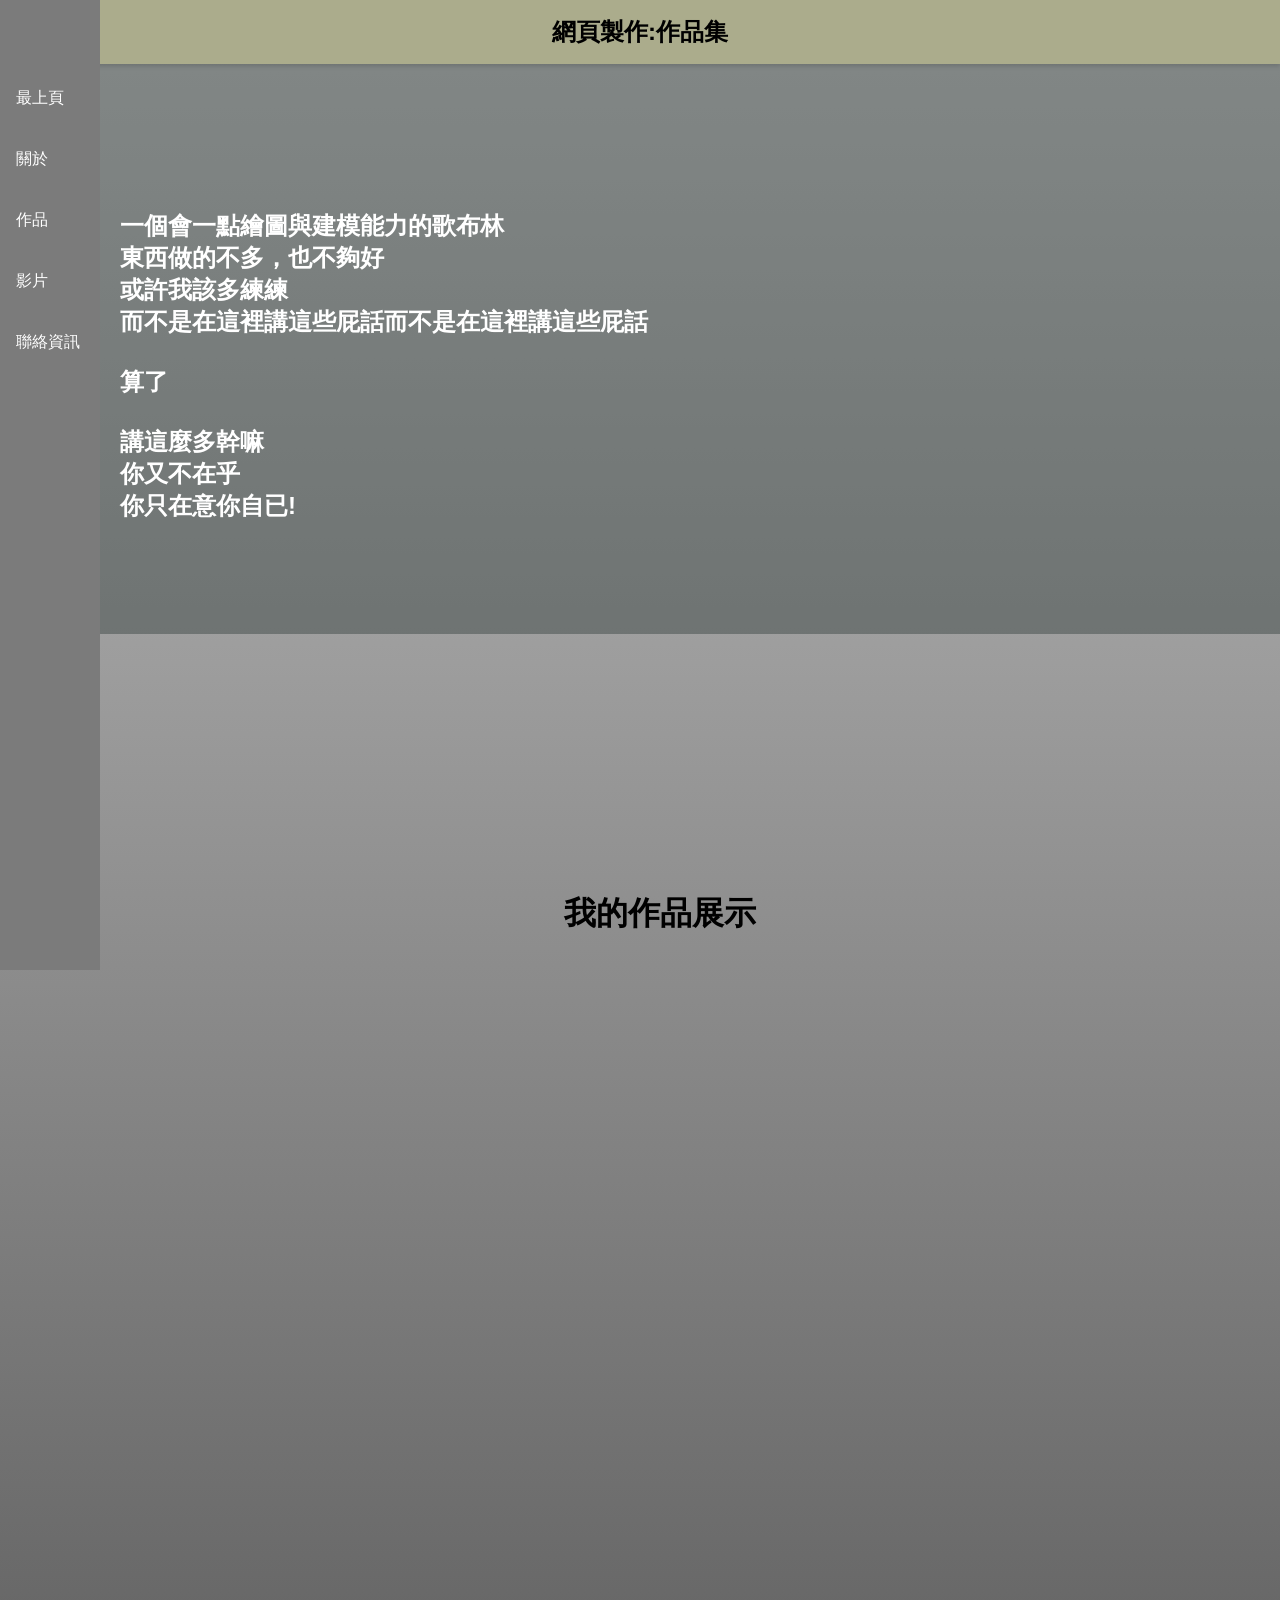
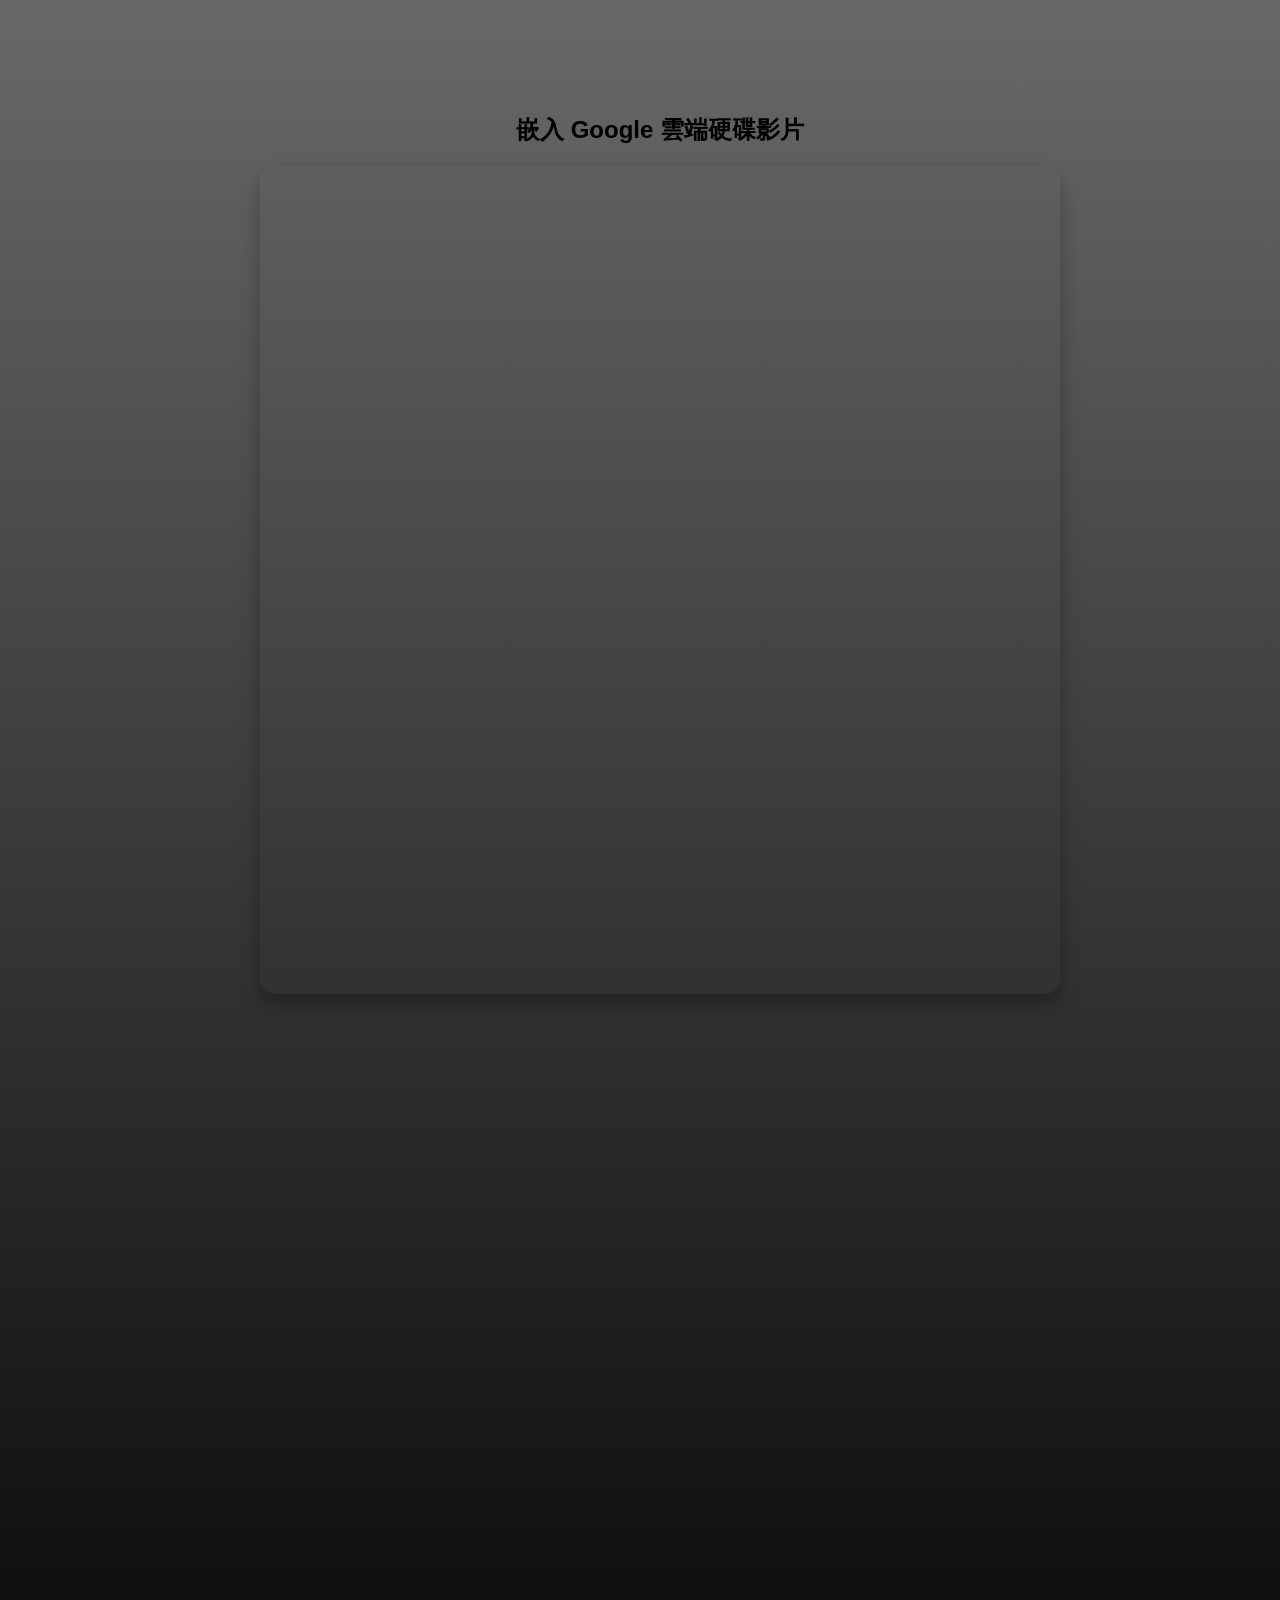
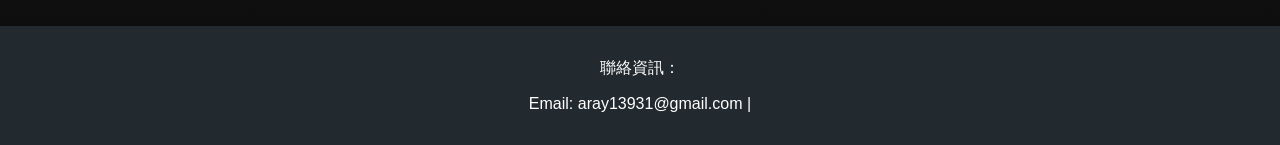
==== index.html @ f7d9951d "Add files via upload" ====
<!DOCTYPE html>
<html lang="en">
<head>
    <meta charset="UTF-8">
    <meta name="viewport" content="width=device-width, initial-scale=1.0">
    <title>個人作品集</title>
    <style>

        
        body {
            font-family: Arial, sans-serif;
            margin: 0;
            padding: 0;
            background: linear-gradient(to bottom, #c2c2c2,#070707);
            display: flex;
            flex-direction: column; /* 增加垂直排列 */
        }

        nav {
            background-color: #7b7b7b;
            color: white;
            width: 100px;
            height: calc(100vh - 10px); /* 調整高度，避免與 header 重疊 */
            position: fixed;
            top: 0px; /* 頁首高度 */
            left: 0;
            padding-top: 5rem;
        }

        header {
            background-color: #abac8c;
            color: rgb(0, 0, 0);
            text-align: center;
            padding: 1rem 0;
            font-size: 1.5rem;
            font-weight: bold;
            z-index: 1000;
            box-shadow: 0 2px 5px rgba(0, 0, 0, 0.2);
        }

        

        nav ul {
            list-style: none;
            padding: 0;
            margin: 0;
            display: flex;
            flex-direction: column;
            gap: 1.5rem;
        }

        nav a {
            color: white;
            text-decoration: none;
            padding: 0.5rem 1rem;
            display: block;
            transition: background-color 0.5s ease, color 0.5s ease;
        }

        nav a:hover {
            background-color: #858e90;
            color: #333;
        }

        .submenu {
            list-style: none;
            padding: 0;
            margin: 0;
            position: absolute;
            left: 100px;
            top: 0;
            background-color: #787878;
            min-width: 150px;
            display: flex;
            flex-direction: column;
            gap: 0.5rem;
            transform: translateX(-200px);
            opacity: 0;
            transition: transform 0.85s ease, opacity 0.85s ease;
        }

        .submenu li {
            margin: 0;
        }

        .submenu a {
            font-size: 0.9rem;
            padding: 0.3rem 1rem;
            background-color: #a8a8a8;
            color: #333;
            text-align: left;
        }

        nav li:hover .submenu {
            transform: translateX(0);
            opacity: 1;
        }

        nav li {
            position: relative;
        }

        main {
            margin-left: 40px;
            flex: 1;
            padding-top: 70px; /* 預留 header 的高度 */
            display: flex;
            flex-direction: column;
            align-items: center;
            justify-content: center;
            height: 100vh;
        }

        .project-container {
            position: relative;
            width: 800px;
            height: 500px;
            overflow: hidden;
        }

        .project-group {
            position: absolute;
            top: 0;
            left: 0;
            width: 100%;
            height: 100%;
            display: flex;
            gap: 10px;
            opacity: 0;
            transform: translateX(100%);
            transition: transform 1s ease, opacity 1s ease;
        }

        .project-group.active {
            opacity: 1;
            transform: translateX(0);
        }

        .project-group.exit-left {
            opacity: 0;
            transform: translateX(-100%);
        }

        .project-group.exit-right {
            opacity: 0;
            transform: translateX(100%);
        }

        .project {
            flex: 1;
            background-size: cover;
            background-position: center;
            border-radius: 15px;
            transition: transform 0.3s ease, box-shadow 0.3s ease;
            cursor: pointer;
        }

        .project:hover {
            transform: scale(1.1);
            box-shadow: 0 10px 20px rgba(0, 0, 0, 0.3);
        }

        #imageModal {
            display: none;
            position: fixed;
            top: 0;
            left: 0;
            width: 100vw;
            height: 100vh;
            background: rgba(0, 0, 0, 0);
            display: flex;
            align-items: center;
            justify-content: center;
            z-index: 1000;
            transition: background 1s ease; /* 背景漸變過渡 */
        }

        #imageModal.show {
            background: rgba(0, 0, 0, 0.7); /* 顯示時背景逐漸變深 */
        }

        #modalImage {
            max-width: 90%;
            max-height: 90%;
            border-radius: 20px;
            transform: scale(0.001);
            transition: transform 1s ease;
        }

        #imageModal.show img {
            transform: scale(1);
        }
        .text-indent {
            margin-left: 120px; /* 向右移動的像素距離 */
            font-size: 1.5rem;
        }

        iframe {
            width: 80%;
            max-width: 800px;
            height: 4500px;
            border-radius: 15px;
            box-shadow: 0 10px 20px rgba(0, 0, 0, 0.3);
            border: none;
        }

    </style>
</head>
<body>
    
    <section id="最上頁">
    <header>
        網頁製作:作品集
    </header>
</section>
    <nav>
        <ul>
            <li><a href="#最上頁">最上頁</a></li>
            <li><a href="#關於">關於</a></li>
            <li>
                <a href="#作品">作品</a>
                <ul class="submenu">
                    <li><a href="#2D 作品" onclick="showProjects('2d')">2D 作品</a></li>
                    <li><a href="#3D 作品" onclick="showProjects('3d')">3D 作品</a></li>
                </ul>
            </li>
            <li><a href="#影片">影片</a></li>
            <li><a href="#聯絡資訊">聯絡資訊</a></li>
        </ul>
    </nav>

    
    
        <section id="關於">
        <footer style="background-color: #2a373469; color: white;">
            <br/><br/><br/><br/><br/><br/><br/><h1 class="text-indent">一個會一點繪圖與建模能力的歌布林<br/>東西做的不多，也不夠好<br/>或許我該多練練<br/>而不是在這裡講這些屁話而不是在這裡講這些屁話<br/><br/>算了<br/>
                <br/>講這麼多幹嘛<br/>你又不在乎<br/>你只在意你自已!<br/><br/><br/><br/><br/></h1>
    </footer>
    </section>
    
    
    <section id="作品">
    <section id="2D 作品">
        <section id="3D 作品">

    <main>
        
        <body>
            <font size="6"><h1>我的作品展示</h1></font><br>
          </body>
<!-- 新增的"關於我"敘述區塊 -->
<section id="about-me" style="text-align: center; margin-bottom: 1px; color: white; font-size: 1.2rem;">
    
    


        
    </section>
        <div class="project-container">
            <div class="project-group active" id="projects-2d">
                <div class="project" style="background-image: url('roomperspective.png');" onclick="openImageModal('roomperspective.png')"></div>
                <div class="project" style="background-image: url('wooden house.png');" onclick="openImageModal('wooden house.png')"></div>
                <div class="project" style="background-image: url('tree.jpg');" onclick="openImageModal('tree.jpg')"></div>
                <div class="project" style="background-image: url('head.jpg');" onclick="openImageModal('head.jpg')"></div>
            </div>

            <div class="project-group" id="projects-3d">
                <div class="project" style="background-image: url('desk lamp.jpg');" onclick="openImageModal('desk lamp.jpg')"></div>
                <div class="project" style="background-image: url('pea.jpg');" onclick="openImageModal('pea.jpg')"></div>
                <div class="project" style="background-image: url('room.png');" onclick="openImageModal('room.png')"></div>
                <div class="project" style="background-image: url('車站.jpg');" onclick="openImageModal('車站.jpg')"></div>
                
            </div>
        </div>
    </main>
    </section>
</section>
</section>
</section>
    
    <section id="影片">
        <main>
            <body>
                <h1>嵌入 Google 雲端硬碟影片</h1>
                <iframe 
                    src="https://drive.google.com/file/d/1IFzQTnkAFk50G02iO6m4pZcGLPJLIq_S/preview" 
                    allow="autoplay; encrypted-media" 
                    allowfullscreen>
                </iframe>
      
      </section>
      <main>
        <p>
            <h1><br/><br/><br/><br/><br/></h1>
            <h1> </h1>
            <h1><br/><br/><br/><br/><br/></h1>
        </p>
        </main>

            </section>
            <section id="聯絡資訊">
    <footer style="background-color: #232a2f; color: white; text-align: center; padding: 1rem 0; margin-top: auto;">
       <p>聯絡資訊：</p>
        <p>Email: aray13931@gmail.com |</p>
    </footer>
    </section>

    <div id="imageModal">
        <img id="modalImage" src="" alt="作品圖片">
    </div>

    <script>
        let currentGroup = '2d';

        function showProjects(group) {
            if (group === currentGroup) return;
            const currentElement = document.getElementById(`projects-${currentGroup}`);
            const targetElement = document.getElementById(`projects-${group}`);
            currentElement.classList.remove('active');
            currentElement.classList.add(group === '2d' ? 'exit-right' : 'exit-left');
            targetElement.classList.remove('exit-left', 'exit-right');
            targetElement.classList.add('active');
            currentGroup = group;
        }

        function openImageModal(imageSrc) {
            const modal = document.getElementById('imageModal');
            const modalImage = document.getElementById('modalImage');
            modalImage.src = imageSrc;
            modal.style.display = 'flex';
            setTimeout(() => {
                modal.classList.add('show');
            }, 100);
        }

        function closeModal() {
            const modal = document.getElementById('imageModal');
            modal.classList.remove('show');
            setTimeout(() => {
                modal.style.display = 'none';
            }, 500);
        }

        document.getElementById('imageModal').addEventListener('click', function (event) {
            if (event.target === this) {
                closeModal();
            }
        });
    </script>
</body>
</html>
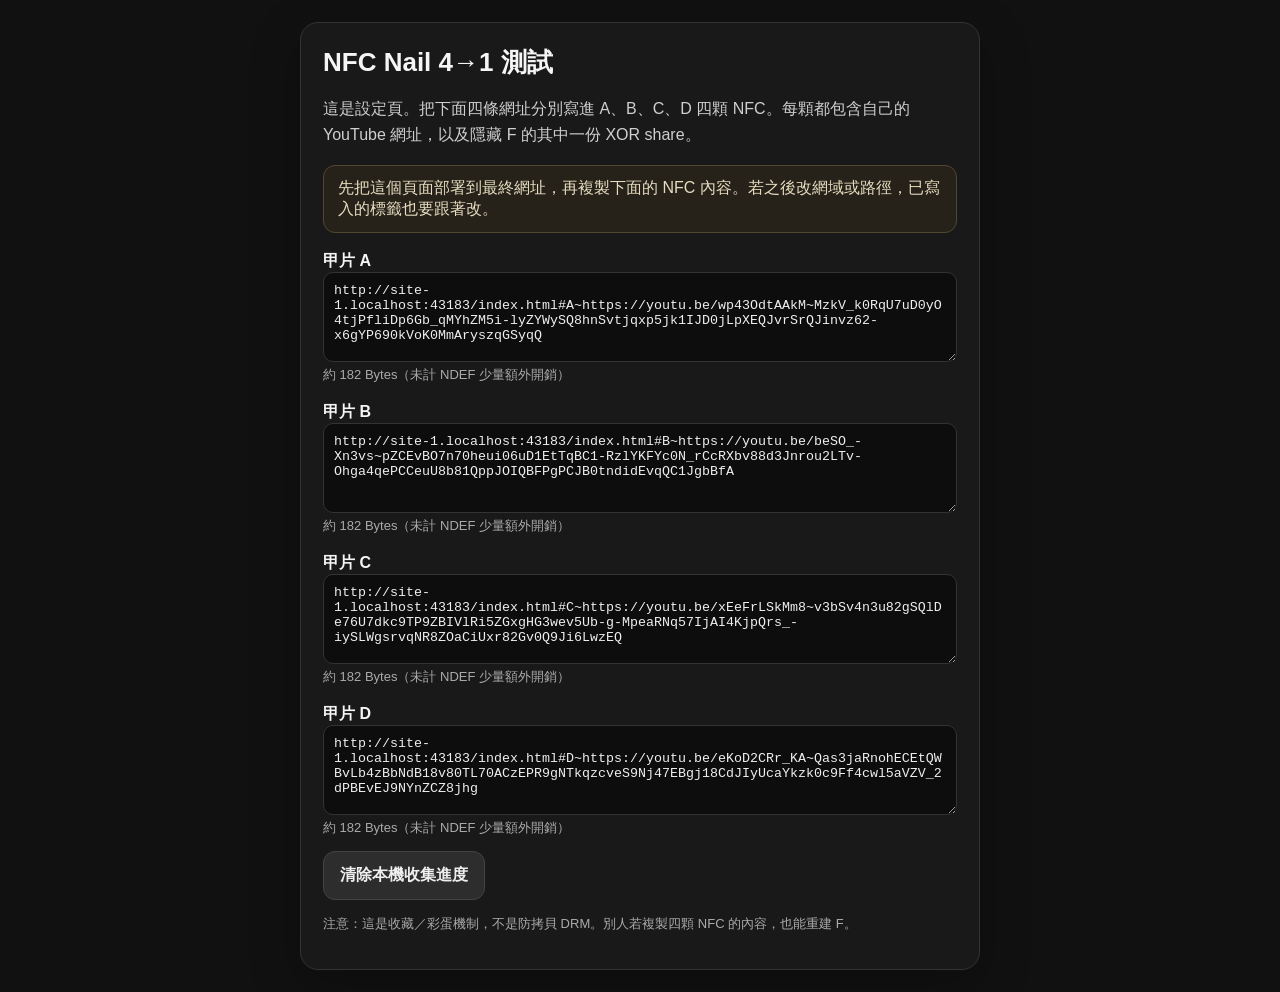
==== commit 70b43a24: "Add NFC nail 4-to-1 test page" ====
--- a/index.html
+++ b/index.html
@@ -1,351 +1,179 @@
-<!DOCTYPE html>
-<html lang="en">
-<head>
-    <meta charset="UTF-8">
-    <meta name="viewport" content="width=device-width, initial-scale=1.0">
-    <title>個人作品集</title>
-    <style>
-
-        
-        body {
-            font-family: Arial, sans-serif;
-            margin: 0;
-            padding: 0;
-            background: linear-gradient(to bottom, #c2c2c2,#070707);
-            display: flex;
-            flex-direction: column; /* 增加垂直排列 */
-        }
-
-        nav {
-            background-color: #7b7b7b;
-            color: white;
-            width: 100px;
-            height: calc(100vh - 10px); /* 調整高度，避免與 header 重疊 */
-            position: fixed;
-            top: 0px; /* 頁首高度 */
-            left: 0;
-            padding-top: 5rem;
-        }
-
-        header {
-            background-color: #abac8c;
-            color: rgb(0, 0, 0);
-            text-align: center;
-            padding: 1rem 0;
-            font-size: 1.5rem;
-            font-weight: bold;
-            z-index: 1000;
-            box-shadow: 0 2px 5px rgba(0, 0, 0, 0.2);
-        }
-
-        
-
-        nav ul {
-            list-style: none;
-            padding: 0;
-            margin: 0;
-            display: flex;
-            flex-direction: column;
-            gap: 1.5rem;
-        }
-
-        nav a {
-            color: white;
-            text-decoration: none;
-            padding: 0.5rem 1rem;
-            display: block;
-            transition: background-color 0.5s ease, color 0.5s ease;
-        }
-
-        nav a:hover {
-            background-color: #858e90;
-            color: #333;
-        }
-
-        .submenu {
-            list-style: none;
-            padding: 0;
-            margin: 0;
-            position: absolute;
-            left: 100px;
-            top: 0;
-            background-color: #787878;
-            min-width: 150px;
-            display: flex;
-            flex-direction: column;
-            gap: 0.5rem;
-            transform: translateX(-200px);
-            opacity: 0;
-            transition: transform 0.85s ease, opacity 0.85s ease;
-        }
-
-        .submenu li {
-            margin: 0;
-        }
-
-        .submenu a {
-            font-size: 0.9rem;
-            padding: 0.3rem 1rem;
-            background-color: #a8a8a8;
-            color: #333;
-            text-align: left;
-        }
-
-        nav li:hover .submenu {
-            transform: translateX(0);
-            opacity: 1;
-        }
-
-        nav li {
-            position: relative;
-        }
-
-        main {
-            margin-left: 40px;
-            flex: 1;
-            padding-top: 70px; /* 預留 header 的高度 */
-            display: flex;
-            flex-direction: column;
-            align-items: center;
-            justify-content: center;
-            height: 100vh;
-        }
-
-        .project-container {
-            position: relative;
-            width: 800px;
-            height: 500px;
-            overflow: hidden;
-        }
-
-        .project-group {
-            position: absolute;
-            top: 0;
-            left: 0;
-            width: 100%;
-            height: 100%;
-            display: flex;
-            gap: 10px;
-            opacity: 0;
-            transform: translateX(100%);
-            transition: transform 1s ease, opacity 1s ease;
-        }
-
-        .project-group.active {
-            opacity: 1;
-            transform: translateX(0);
-        }
-
-        .project-group.exit-left {
-            opacity: 0;
-            transform: translateX(-100%);
-        }
-
-        .project-group.exit-right {
-            opacity: 0;
-            transform: translateX(100%);
-        }
-
-        .project {
-            flex: 1;
-            background-size: cover;
-            background-position: center;
-            border-radius: 15px;
-            transition: transform 0.3s ease, box-shadow 0.3s ease;
-            cursor: pointer;
-        }
-
-        .project:hover {
-            transform: scale(1.1);
-            box-shadow: 0 10px 20px rgba(0, 0, 0, 0.3);
-        }
-
-        #imageModal {
-            display: none;
-            position: fixed;
-            top: 0;
-            left: 0;
-            width: 100vw;
-            height: 100vh;
-            background: rgba(0, 0, 0, 0);
-            display: flex;
-            align-items: center;
-            justify-content: center;
-            z-index: 1000;
-            transition: background 1s ease; /* 背景漸變過渡 */
-        }
-
-        #imageModal.show {
-            background: rgba(0, 0, 0, 0.7); /* 顯示時背景逐漸變深 */
-        }
-
-        #modalImage {
-            max-width: 90%;
-            max-height: 90%;
-            border-radius: 20px;
-            transform: scale(0.001);
-            transition: transform 1s ease;
-        }
-
-        #imageModal.show img {
-            transform: scale(1);
-        }
-        .text-indent {
-            margin-left: 120px; /* 向右移動的像素距離 */
-            font-size: 1.5rem;
-        }
-
-        iframe {
-            width: 80%;
-            max-width: 800px;
-            height: 4500px;
-            border-radius: 15px;
-            box-shadow: 0 10px 20px rgba(0, 0, 0, 0.3);
-            border: none;
-        }
-
-    </style>
-</head>
-<body>
-    
-    <section id="最上頁">
-    <header>
-        網頁製作:作品集
-    </header>
-</section>
-    <nav>
-        <ul>
-            <li><a href="#最上頁">最上頁</a></li>
-            <li><a href="#關於">關於</a></li>
-            <li>
-                <a href="#作品">作品</a>
-                <ul class="submenu">
-                    <li><a href="#2D 作品" onclick="showProjects('2d')">2D 作品</a></li>
-                    <li><a href="#3D 作品" onclick="showProjects('3d')">3D 作品</a></li>
-                </ul>
-            </li>
-            <li><a href="#影片">影片</a></li>
-            <li><a href="#聯絡資訊">聯絡資訊</a></li>
-        </ul>
-    </nav>
-
-    
-    
-        <section id="關於">
-        <footer style="background-color: #2a373469; color: white;">
-            <br/><br/><br/><br/><br/><br/><br/><h1 class="text-indent">一個會一點繪圖與建模能力的歌布林<br/>東西做的不多，也不夠好<br/>或許我該多練練<br/>而不是在這裡講這些屁話而不是在這裡講這些屁話<br/><br/>算了<br/>
-                <br/>講這麼多幹嘛<br/>你又不在乎<br/>你只在意你自已!<br/><br/><br/><br/><br/></h1>
-    </footer>
-    </section>
-    
-    
-    <section id="作品">
-    <section id="2D 作品">
-        <section id="3D 作品">
-
-    <main>
-        
-        <body>
-            <font size="6"><h1>我的作品展示</h1></font><br>
-          </body>
-<!-- 新增的"關於我"敘述區塊 -->
-<section id="about-me" style="text-align: center; margin-bottom: 1px; color: white; font-size: 1.2rem;">
-    
-    
-
-
-        
-    </section>
-        <div class="project-container">
-            <div class="project-group active" id="projects-2d">
-                <div class="project" style="background-image: url('roomperspective.png');" onclick="openImageModal('roomperspective.png')"></div>
-                <div class="project" style="background-image: url('wooden house.png');" onclick="openImageModal('wooden house.png')"></div>
-                <div class="project" style="background-image: url('tree.jpg');" onclick="openImageModal('tree.jpg')"></div>
-                <div class="project" style="background-image: url('head.jpg');" onclick="openImageModal('head.jpg')"></div>
-            </div>
-
-            <div class="project-group" id="projects-3d">
-                <div class="project" style="background-image: url('desk lamp.jpg');" onclick="openImageModal('desk lamp.jpg')"></div>
-                <div class="project" style="background-image: url('pea.jpg');" onclick="openImageModal('pea.jpg')"></div>
-                <div class="project" style="background-image: url('room.png');" onclick="openImageModal('room.png')"></div>
-                <div class="project" style="background-image: url('車站.jpg');" onclick="openImageModal('車站.jpg')"></div>
-                
-            </div>
-        </div>
-    </main>
-    </section>
-</section>
-</section>
-</section>
-    
-    <section id="影片">
-        <main>
-            <body>
-                <h1>嵌入 Google 雲端硬碟影片</h1>
-                <iframe 
-                    src="https://drive.google.com/file/d/1IFzQTnkAFk50G02iO6m4pZcGLPJLIq_S/preview" 
-                    allow="autoplay; encrypted-media" 
-                    allowfullscreen>
-                </iframe>
-      
-      </section>
-      <main>
-        <p>
-            <h1><br/><br/><br/><br/><br/></h1>
-            <h1> </h1>
-            <h1><br/><br/><br/><br/><br/></h1>
-        </p>
-        </main>
-
-            </section>
-            <section id="聯絡資訊">
-    <footer style="background-color: #232a2f; color: white; text-align: center; padding: 1rem 0; margin-top: auto;">
-       <p>聯絡資訊：</p>
-        <p>Email: aray13931@gmail.com |</p>
-    </footer>
-    </section>
-
-    <div id="imageModal">
-        <img id="modalImage" src="" alt="作品圖片">
-    </div>
-
-    <script>
-        let currentGroup = '2d';
-
-        function showProjects(group) {
-            if (group === currentGroup) return;
-            const currentElement = document.getElementById(`projects-${currentGroup}`);
-            const targetElement = document.getElementById(`projects-${group}`);
-            currentElement.classList.remove('active');
-            currentElement.classList.add(group === '2d' ? 'exit-right' : 'exit-left');
-            targetElement.classList.remove('exit-left', 'exit-right');
-            targetElement.classList.add('active');
-            currentGroup = group;
-        }
-
-        function openImageModal(imageSrc) {
-            const modal = document.getElementById('imageModal');
-            const modalImage = document.getElementById('modalImage');
-            modalImage.src = imageSrc;
-            modal.style.display = 'flex';
-            setTimeout(() => {
-                modal.classList.add('show');
-            }, 100);
-        }
-
-        function closeModal() {
-            const modal = document.getElementById('imageModal');
-            modal.classList.remove('show');
-            setTimeout(() => {
-                modal.style.display = 'none';
-            }, 500);
-        }
-
-        document.getElementById('imageModal').addEventListener('click', function (event) {
-            if (event.target === this) {
-                closeModal();
-            }
-        });
-    </script>
-</body>
-</html>
+<!doctype html>
+<html lang="zh-Hant">
+<head>
+  <meta charset="utf-8">
+  <meta name="viewport" content="width=device-width,initial-scale=1,viewport-fit=cover">
+  <meta name="theme-color" content="#111111">
+  <title>NFC Nail 4→1 Test</title>
+  <style>
+    :root { font-family: -apple-system,BlinkMacSystemFont,"Segoe UI",sans-serif; color-scheme: dark; }
+    * { box-sizing: border-box; }
+    body { margin: 0; min-height: 100vh; background: #111; color: #f5f5f5; display: grid; place-items: center; padding: 22px; }
+    main { width: min(680px, 100%); }
+    .card { border: 1px solid #333; border-radius: 18px; padding: 22px; background: #191919; box-shadow: 0 16px 50px rgba(0,0,0,.25); }
+    h1 { margin: 0 0 8px; font-size: 26px; }
+    p { line-height: 1.65; color: #cfcfcf; }
+    .status { display: grid; grid-template-columns: repeat(4,1fr); gap: 8px; margin: 18px 0; }
+    .slot { text-align: center; border: 1px solid #3a3a3a; border-radius: 12px; padding: 12px 6px; background: #141414; }
+    .slot.got { border-color: #777; background: #252525; }
+    button, a.btn {
+      appearance: none; border: 0; border-radius: 12px; padding: 13px 16px; font-size: 16px;
+      background: #eee; color: #111; text-decoration: none; display: inline-block; cursor: pointer; font-weight: 650;
+    }
+    .secondary { background: #2d2d2d !important; color: #eee !important; border: 1px solid #444 !important; }
+    .row { display: flex; gap: 10px; flex-wrap: wrap; margin-top: 14px; }
+    .unlock { margin-top: 18px; padding: 16px; border: 1px solid #777; border-radius: 14px; background: #222; }
+    .small { font-size: 13px; color: #aaa; }
+    code, textarea { font-family: ui-monospace,SFMono-Regular,Menlo,monospace; }
+    .setup-item { margin-top: 18px; }
+    textarea { width: 100%; min-height: 90px; resize: vertical; border: 1px solid #333; border-radius: 10px; padding: 10px; background: #0d0d0d; color: #eee; }
+    .warn { padding: 12px 14px; border-radius: 12px; background: #26221a; border: 1px solid #51472f; color: #e7dcc0; }
+  </style>
+</head>
+<body>
+<main>
+  <section class="card" id="app"></section>
+</main>
+
+<script>
+(() => {
+  "use strict";
+
+  const STORAGE_KEY = "nfc-nail-4to1-v1";
+
+  const PUBLIC = {"A": "https://youtu.be/wp43OdtAAkM", "B": "https://youtu.be/beSO_-Xn3vs", "C": "https://youtu.be/xEeFrLSkMm8", "D": "https://youtu.be/eKoD2CRr_KA"};
+
+  const SHARES = {"A": "MzkV_k0RqU7uD0yO4tjPfliDp6Gb_qMYhZM5i-lyZYWySQ8hnSvtjqxp5jk1IJD0jLpXEQJvrSrQJinvz62-x6gYP690kVoK0MmAryszqGSyqQ", "B": "pZCEvBO7n70heui06uD1EtTqBC1-RzlYKFYc0N_rCcRXbv88d3Jnrou2LTv-Ohga4qePCCeuU8b81QppJOIQBFPgPCJB0tndidEvqQC1JgbBfA", "C": "v3bSv4n3u82gSQlDe76U7dkc9TP9ZBIVlRi5ZGxgHG3wev5Ub-g-MpeaRNq57IjAI4KjpQrs_-iySLWgsrvqNR8ZOaCiUxr82Gv0Q9Ji6LwzEQ", "D": "Qas3jaRnohECEtQWBvLb4zBbNdB18v80TL70ACzEPR9gNTkqzcveS9Nj47EBgj18CdJIyUcaYkzk0c9Ff4cwl5aVZV_2dPBEvEJ9NYnZCZ8jhg"};
+
+  const app = document.getElementById("app");
+
+  const escapeHtml = (s) => String(s).replace(/[&<>"']/g, c => ({
+    "&":"&amp;","<":"&lt;",">":"&gt;",'"':"&quot;","'":"&#39;"
+  })[c]);
+
+  function b64urlToBytes(s) {
+    s = s.replace(/-/g, "+").replace(/_/g, "/");
+    while (s.length % 4) s += "=";
+    const bin = atob(s);
+    return Uint8Array.from(bin, ch => ch.charCodeAt(0));
+  }
+
+  function loadState() {
+    try { return JSON.parse(localStorage.getItem(STORAGE_KEY)) || {}; }
+    catch { return {}; }
+  }
+
+  function saveState(state) {
+    localStorage.setItem(STORAGE_KEY, JSON.stringify(state));
+  }
+
+  function decodeTag() {
+    const raw = decodeURIComponent(location.hash.slice(1));
+    if (!raw) return null;
+    const parts = raw.split("~");
+    if (parts.length !== 3) return null;
+    const [id, ownUrl, share] = parts;
+    if (!/^[A-D]$/.test(id) || !/^https?:\/\//i.test(ownUrl) || !share) return null;
+    return { id, ownUrl, share };
+  }
+
+  function reconstruct(state) {
+    const ids = ["A","B","C","D"];
+    if (!ids.every(id => state[id]?.share)) return null;
+    const byteShares = ids.map(id => b64urlToBytes(state[id].share));
+    const len = byteShares[0].length;
+    if (!byteShares.every(x => x.length === len)) return null;
+
+    const out = new Uint8Array(len);
+    for (const sh of byteShares) {
+      for (let i = 0; i < len; i++) out[i] ^= sh[i];
+    }
+    try {
+      const url = new TextDecoder().decode(out);
+      return /^https?:\/\//i.test(url) ? url : null;
+    } catch {
+      return null;
+    }
+  }
+
+  function renderSlots(state) {
+    return ["A","B","C","D"].map(id =>
+      `<div class="slot ${state[id] ? "got" : ""}">
+        <strong>${id}</strong><br><span class="small">${state[id] ? "已收集" : "未收集"}</span>
+      </div>`
+    ).join("");
+  }
+
+  function setupPage() {
+    const base = location.href.split("#")[0];
+    const payloads = {};
+    for (const id of ["A","B","C","D"]) {
+      payloads[id] = `${base}#${id}~${PUBLIC[id]}~${SHARES[id]}`;
+    }
+
+    app.innerHTML = `
+      <h1>NFC Nail 4→1 測試</h1>
+      <p>這是設定頁。把下面四條網址分別寫進 A、B、C、D 四顆 NFC。每顆都包含自己的 YouTube 網址，以及隱藏 F 的其中一份 XOR share。</p>
+      <div class="warn">先把這個頁面部署到最終網址，再複製下面的 NFC 內容。若之後改網域或路徑，已寫入的標籤也要跟著改。</div>
+      ${["A","B","C","D"].map(id => `
+        <div class="setup-item">
+          <strong>甲片 ${id}</strong>
+          <textarea readonly id="payload-${id}">${escapeHtml(payloads[id])}</textarea>
+          <div class="small">約 ${new TextEncoder().encode(payloads[id]).length} Bytes（未計 NDEF 少量額外開銷）</div>
+        </div>
+      `).join("")}
+      <div class="row">
+        <button class="secondary" id="reset">清除本機收集進度</button>
+      </div>
+      <p class="small">注意：這是收藏／彩蛋機制，不是防拷貝 DRM。別人若複製四顆 NFC 的內容，也能重建 F。</p>
+    `;
+
+    document.getElementById("reset").onclick = () => {
+      localStorage.removeItem(STORAGE_KEY);
+      alert("已清除這支瀏覽器的收集進度。");
+    };
+  }
+
+  function scanPage(tag) {
+    const state = loadState();
+    state[tag.id] = { share: tag.share, ownUrl: tag.ownUrl };
+    saveState(state);
+
+    const hidden = reconstruct(state);
+    const count = ["A","B","C","D"].filter(id => state[id]).length;
+
+    app.innerHTML = `
+      <h1>已讀取甲片 ${escapeHtml(tag.id)}</h1>
+      <p>這片的資料已收進這支手機的瀏覽器。</p>
+      <div class="status">${renderSlots(state)}</div>
+      <p><strong>${count} / 4</strong> 已收集</p>
+
+      ${hidden ? `
+        <div class="unlock">
+          <h2 style="margin-top:0">F 已解鎖</h2>
+          <p>四份碎片已在瀏覽器記憶體中重建完成。</p>
+          <div class="row">
+            <a class="btn" href="${escapeHtml(hidden)}">開啟隱藏專輯 F</a>
+            <a class="btn secondary" href="${escapeHtml(tag.ownUrl)}">開啟甲片 ${escapeHtml(tag.id)} 的專輯</a>
+          </div>
+        </div>
+      ` : `
+        <div class="row">
+          <a class="btn" href="${escapeHtml(tag.ownUrl)}">開啟甲片 ${escapeHtml(tag.id)} 的專輯</a>
+        </div>
+        <p class="small">尚未集齊四片。此頁會在約 1.5 秒後自動開啟這片自己的專輯。</p>
+      `}
+    `;
+
+    if (!hidden) {
+      setTimeout(() => { location.href = tag.ownUrl; }, 1500);
+    }
+  }
+
+  const tag = decodeTag();
+  if (tag) scanPage(tag);
+  else setupPage();
+})();
+</script>
+</body>
+</html>
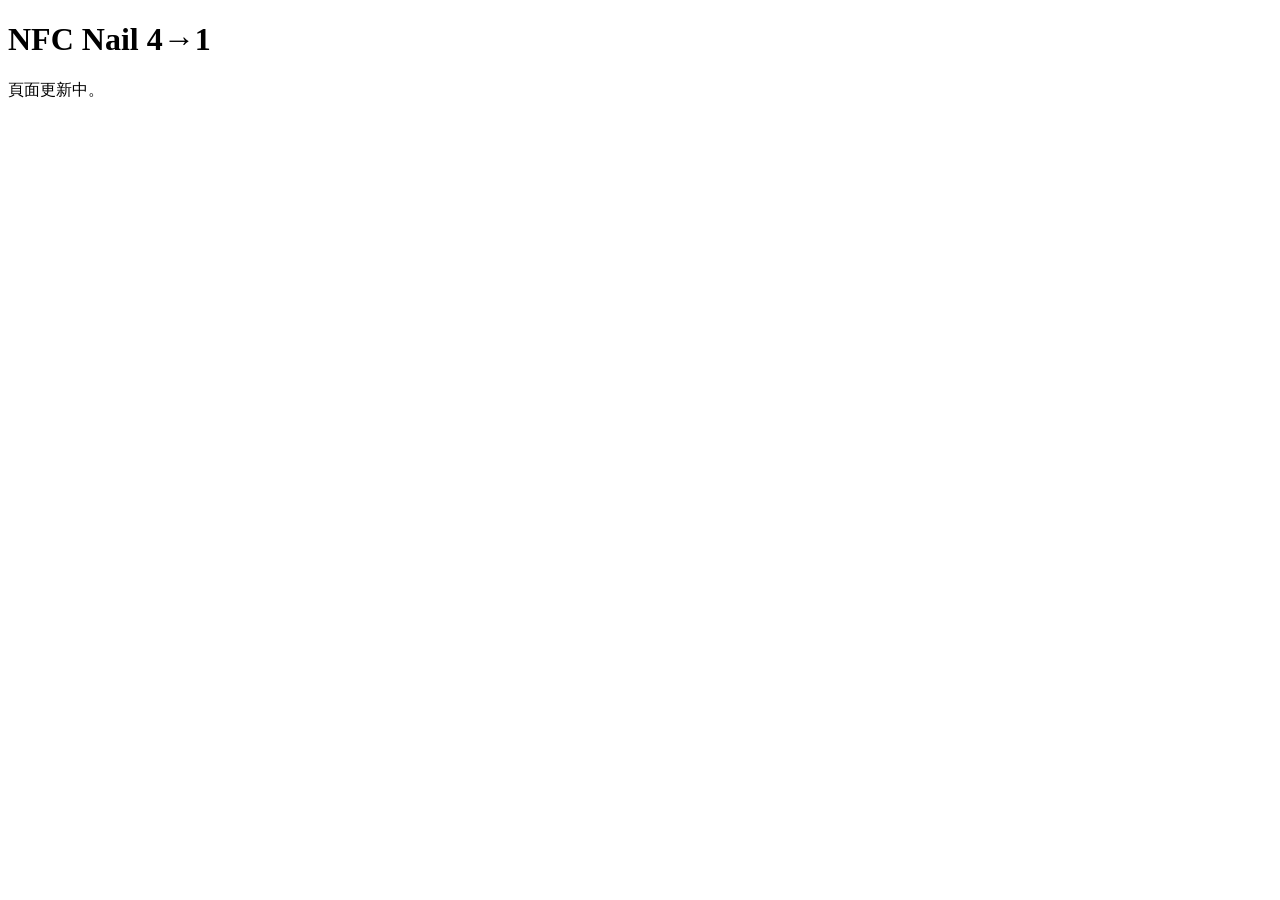
==== commit 257ccf92: "Remove setup data from public page" ====
--- a/index.html
+++ b/index.html
@@ -1,179 +1 @@
-<!doctype html>
-<html lang="zh-Hant">
-<head>
-  <meta charset="utf-8">
-  <meta name="viewport" content="width=device-width,initial-scale=1,viewport-fit=cover">
-  <meta name="theme-color" content="#111111">
-  <title>NFC Nail 4→1 Test</title>
-  <style>
-    :root { font-family: -apple-system,BlinkMacSystemFont,"Segoe UI",sans-serif; color-scheme: dark; }
-    * { box-sizing: border-box; }
-    body { margin: 0; min-height: 100vh; background: #111; color: #f5f5f5; display: grid; place-items: center; padding: 22px; }
-    main { width: min(680px, 100%); }
-    .card { border: 1px solid #333; border-radius: 18px; padding: 22px; background: #191919; box-shadow: 0 16px 50px rgba(0,0,0,.25); }
-    h1 { margin: 0 0 8px; font-size: 26px; }
-    p { line-height: 1.65; color: #cfcfcf; }
-    .status { display: grid; grid-template-columns: repeat(4,1fr); gap: 8px; margin: 18px 0; }
-    .slot { text-align: center; border: 1px solid #3a3a3a; border-radius: 12px; padding: 12px 6px; background: #141414; }
-    .slot.got { border-color: #777; background: #252525; }
-    button, a.btn {
-      appearance: none; border: 0; border-radius: 12px; padding: 13px 16px; font-size: 16px;
-      background: #eee; color: #111; text-decoration: none; display: inline-block; cursor: pointer; font-weight: 650;
-    }
-    .secondary { background: #2d2d2d !important; color: #eee !important; border: 1px solid #444 !important; }
-    .row { display: flex; gap: 10px; flex-wrap: wrap; margin-top: 14px; }
-    .unlock { margin-top: 18px; padding: 16px; border: 1px solid #777; border-radius: 14px; background: #222; }
-    .small { font-size: 13px; color: #aaa; }
-    code, textarea { font-family: ui-monospace,SFMono-Regular,Menlo,monospace; }
-    .setup-item { margin-top: 18px; }
-    textarea { width: 100%; min-height: 90px; resize: vertical; border: 1px solid #333; border-radius: 10px; padding: 10px; background: #0d0d0d; color: #eee; }
-    .warn { padding: 12px 14px; border-radius: 12px; background: #26221a; border: 1px solid #51472f; color: #e7dcc0; }
-  </style>
-</head>
-<body>
-<main>
-  <section class="card" id="app"></section>
-</main>
-
-<script>
-(() => {
-  "use strict";
-
-  const STORAGE_KEY = "nfc-nail-4to1-v1";
-
-  const PUBLIC = {"A": "https://youtu.be/wp43OdtAAkM", "B": "https://youtu.be/beSO_-Xn3vs", "C": "https://youtu.be/xEeFrLSkMm8", "D": "https://youtu.be/eKoD2CRr_KA"};
-
-  const SHARES = {"A": "MzkV_k0RqU7uD0yO4tjPfliDp6Gb_qMYhZM5i-lyZYWySQ8hnSvtjqxp5jk1IJD0jLpXEQJvrSrQJinvz62-x6gYP690kVoK0MmAryszqGSyqQ", "B": "pZCEvBO7n70heui06uD1EtTqBC1-RzlYKFYc0N_rCcRXbv88d3Jnrou2LTv-Ohga4qePCCeuU8b81QppJOIQBFPgPCJB0tndidEvqQC1JgbBfA", "C": "v3bSv4n3u82gSQlDe76U7dkc9TP9ZBIVlRi5ZGxgHG3wev5Ub-g-MpeaRNq57IjAI4KjpQrs_-iySLWgsrvqNR8ZOaCiUxr82Gv0Q9Ji6LwzEQ", "D": "Qas3jaRnohECEtQWBvLb4zBbNdB18v80TL70ACzEPR9gNTkqzcveS9Nj47EBgj18CdJIyUcaYkzk0c9Ff4cwl5aVZV_2dPBEvEJ9NYnZCZ8jhg"};
-
-  const app = document.getElementById("app");
-
-  const escapeHtml = (s) => String(s).replace(/[&<>"']/g, c => ({
-    "&":"&amp;","<":"&lt;",">":"&gt;",'"':"&quot;","'":"&#39;"
-  })[c]);
-
-  function b64urlToBytes(s) {
-    s = s.replace(/-/g, "+").replace(/_/g, "/");
-    while (s.length % 4) s += "=";
-    const bin = atob(s);
-    return Uint8Array.from(bin, ch => ch.charCodeAt(0));
-  }
-
-  function loadState() {
-    try { return JSON.parse(localStorage.getItem(STORAGE_KEY)) || {}; }
-    catch { return {}; }
-  }
-
-  function saveState(state) {
-    localStorage.setItem(STORAGE_KEY, JSON.stringify(state));
-  }
-
-  function decodeTag() {
-    const raw = decodeURIComponent(location.hash.slice(1));
-    if (!raw) return null;
-    const parts = raw.split("~");
-    if (parts.length !== 3) return null;
-    const [id, ownUrl, share] = parts;
-    if (!/^[A-D]$/.test(id) || !/^https?:\/\//i.test(ownUrl) || !share) return null;
-    return { id, ownUrl, share };
-  }
-
-  function reconstruct(state) {
-    const ids = ["A","B","C","D"];
-    if (!ids.every(id => state[id]?.share)) return null;
-    const byteShares = ids.map(id => b64urlToBytes(state[id].share));
-    const len = byteShares[0].length;
-    if (!byteShares.every(x => x.length === len)) return null;
-
-    const out = new Uint8Array(len);
-    for (const sh of byteShares) {
-      for (let i = 0; i < len; i++) out[i] ^= sh[i];
-    }
-    try {
-      const url = new TextDecoder().decode(out);
-      return /^https?:\/\//i.test(url) ? url : null;
-    } catch {
-      return null;
-    }
-  }
-
-  function renderSlots(state) {
-    return ["A","B","C","D"].map(id =>
-      `<div class="slot ${state[id] ? "got" : ""}">
-        <strong>${id}</strong><br><span class="small">${state[id] ? "已收集" : "未收集"}</span>
-      </div>`
-    ).join("");
-  }
-
-  function setupPage() {
-    const base = location.href.split("#")[0];
-    const payloads = {};
-    for (const id of ["A","B","C","D"]) {
-      payloads[id] = `${base}#${id}~${PUBLIC[id]}~${SHARES[id]}`;
-    }
-
-    app.innerHTML = `
-      <h1>NFC Nail 4→1 測試</h1>
-      <p>這是設定頁。把下面四條網址分別寫進 A、B、C、D 四顆 NFC。每顆都包含自己的 YouTube 網址，以及隱藏 F 的其中一份 XOR share。</p>
-      <div class="warn">先把這個頁面部署到最終網址，再複製下面的 NFC 內容。若之後改網域或路徑，已寫入的標籤也要跟著改。</div>
-      ${["A","B","C","D"].map(id => `
-        <div class="setup-item">
-          <strong>甲片 ${id}</strong>
-          <textarea readonly id="payload-${id}">${escapeHtml(payloads[id])}</textarea>
-          <div class="small">約 ${new TextEncoder().encode(payloads[id]).length} Bytes（未計 NDEF 少量額外開銷）</div>
-        </div>
-      `).join("")}
-      <div class="row">
-        <button class="secondary" id="reset">清除本機收集進度</button>
-      </div>
-      <p class="small">注意：這是收藏／彩蛋機制，不是防拷貝 DRM。別人若複製四顆 NFC 的內容，也能重建 F。</p>
-    `;
-
-    document.getElementById("reset").onclick = () => {
-      localStorage.removeItem(STORAGE_KEY);
-      alert("已清除這支瀏覽器的收集進度。");
-    };
-  }
-
-  function scanPage(tag) {
-    const state = loadState();
-    state[tag.id] = { share: tag.share, ownUrl: tag.ownUrl };
-    saveState(state);
-
-    const hidden = reconstruct(state);
-    const count = ["A","B","C","D"].filter(id => state[id]).length;
-
-    app.innerHTML = `
-      <h1>已讀取甲片 ${escapeHtml(tag.id)}</h1>
-      <p>這片的資料已收進這支手機的瀏覽器。</p>
-      <div class="status">${renderSlots(state)}</div>
-      <p><strong>${count} / 4</strong> 已收集</p>
-
-      ${hidden ? `
-        <div class="unlock">
-          <h2 style="margin-top:0">F 已解鎖</h2>
-          <p>四份碎片已在瀏覽器記憶體中重建完成。</p>
-          <div class="row">
-            <a class="btn" href="${escapeHtml(hidden)}">開啟隱藏專輯 F</a>
-            <a class="btn secondary" href="${escapeHtml(tag.ownUrl)}">開啟甲片 ${escapeHtml(tag.id)} 的專輯</a>
-          </div>
-        </div>
-      ` : `
-        <div class="row">
-          <a class="btn" href="${escapeHtml(tag.ownUrl)}">開啟甲片 ${escapeHtml(tag.id)} 的專輯</a>
-        </div>
-        <p class="small">尚未集齊四片。此頁會在約 1.5 秒後自動開啟這片自己的專輯。</p>
-      `}
-    `;
-
-    if (!hidden) {
-      setTimeout(() => { location.href = tag.ownUrl; }, 1500);
-    }
-  }
-
-  const tag = decodeTag();
-  if (tag) scanPage(tag);
-  else setupPage();
-})();
-</script>
-</body>
-</html>
+<!doctype html><html lang="zh-Hant"><head><meta charset="utf-8"><meta name="viewport" content="width=device-width,initial-scale=1"><title>NFC Nail 4→1</title></head><body><h1>NFC Nail 4→1</h1><p>頁面更新中。</p></body></html>
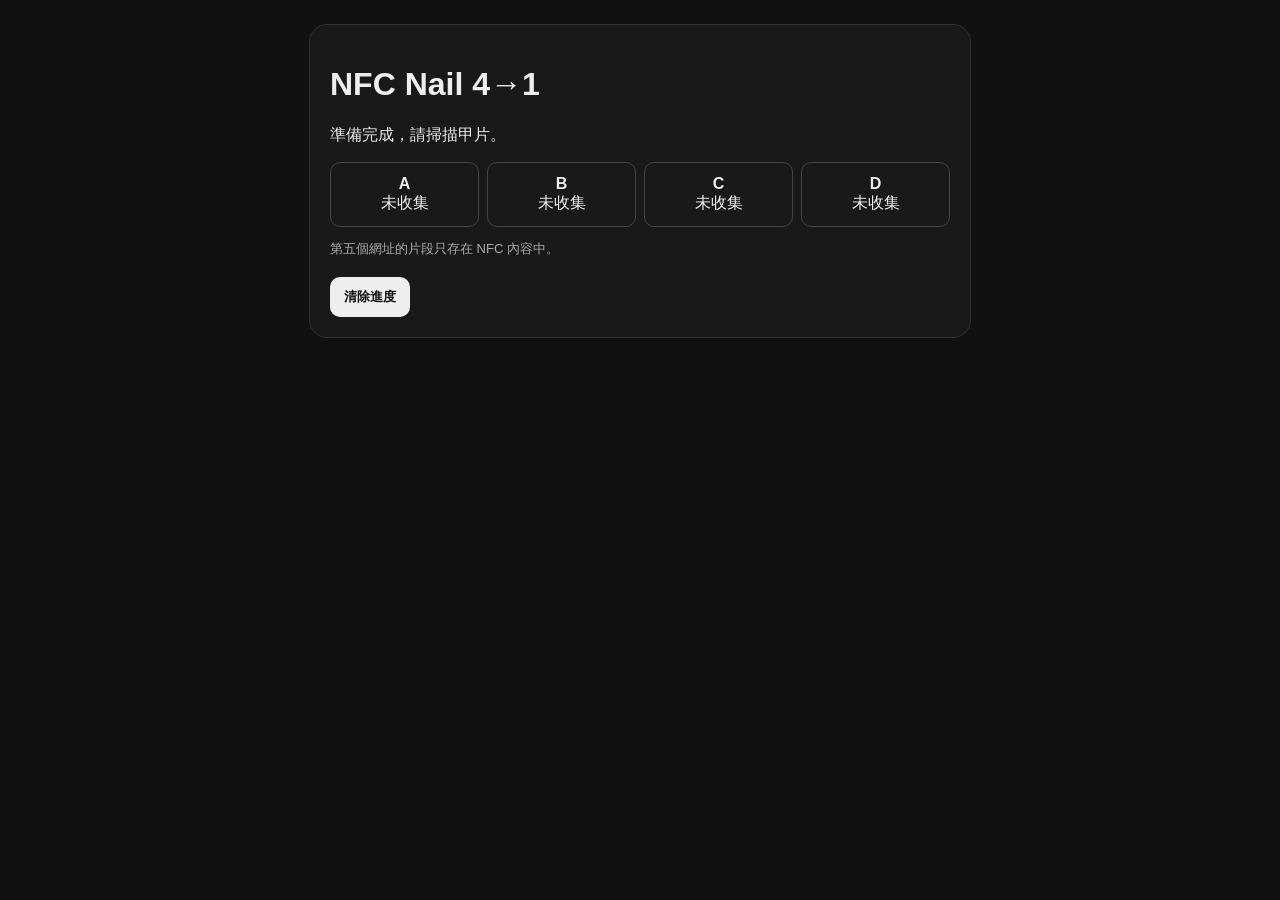
==== commit c02c2440: "Add NFC collector without public fragments" ====
--- a/index.html
+++ b/index.html
@@ -1 +1 @@
-<!doctype html><html lang="zh-Hant"><head><meta charset="utf-8"><meta name="viewport" content="width=device-width,initial-scale=1"><title>NFC Nail 4→1</title></head><body><h1>NFC Nail 4→1</h1><p>頁面更新中。</p></body></html>+<!doctype html><html lang="zh-Hant"><head><meta charset="utf-8"><meta name="viewport" content="width=device-width,initial-scale=1"><title>NFC Nail 4→1</title><style>body{font-family:-apple-system,sans-serif;background:#111;color:#eee;margin:0;padding:24px}main{max-width:620px;margin:auto;background:#191919;border:1px solid #333;border-radius:18px;padding:20px}.grid{display:grid;grid-template-columns:repeat(4,1fr);gap:8px}.x{padding:12px;text-align:center;border:1px solid #444;border-radius:10px}.on{background:#333}a,button{display:inline-block;margin:6px 6px 0 0;padding:11px 14px;border:0;border-radius:10px;background:#eee;color:#111;text-decoration:none;font-weight:600}.muted{color:#aaa;font-size:13px}</style></head><body><main id="app"></main><script>const K='nfc-nail-v4',I=['A','B','C','D'],E=document.querySelector('#app');function G(){try{return JSON.parse(localStorage.getItem(K))||{}}catch{return{}}}function P(s){localStorage.setItem(K,JSON.stringify(s))}function V(s){return '<div class=grid>'+I.map(i=>'<div class="x '+(s[i]?'on':'')+'"><b>'+i+'</b><br>'+(s[i]?'已收集':'未收集')+'</div>').join('')+'</div>'}let r=decodeURIComponent(location.hash.slice(1)),s=G();if(!r){E.innerHTML='<h1>NFC Nail 4→1</h1><p>準備完成，請掃描甲片。</p>'+V(s)+'<p class=muted>第五個網址的片段只存在 NFC 內容中。</p><button id=c>清除進度</button>';document.querySelector('#c').onclick=()=>{localStorage.removeItem(K);location.reload()}}else{let q=r.split('~'),i=q[0],u=q[1],f=q[2];if(q.length!=3||!I.includes(i)||!u.startsWith('https://'))E.innerHTML='<h1>資料格式錯誤</h1>';else{s[i]={u:u,f:f};P(s);let n=I.filter(x=>s[x]).length,full=I.every(x=>s[x])?I.map(x=>s[x].f).join(''):'';E.innerHTML='<h1>已讀取 '+i+'</h1>'+V(s)+'<p><b>'+n+'/4</b> 已收集</p>'+(full?'<h2>第五個已解鎖</h2><a href="'+full+'">開啟第五個</a>':'')+'<a href="'+u+'">開啟這片的專輯</a>'}}</script></body></html>
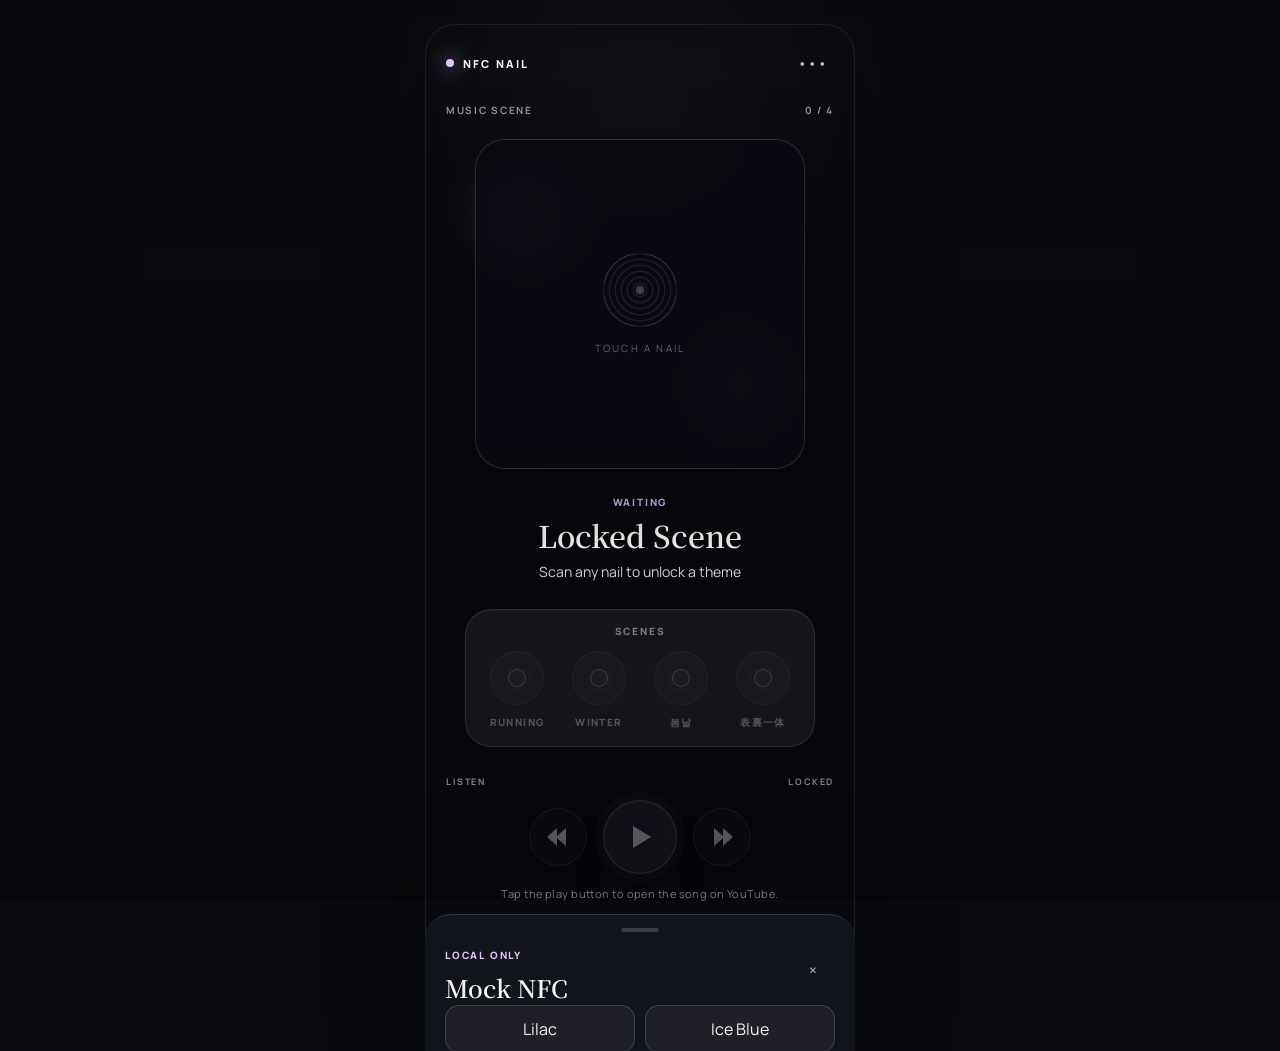
==== commit fae5bca2: "Deploy NFC Nail music scenes v14" ====
--- a/index.html
+++ b/index.html
@@ -1 +1,146 @@
-<!doctype html><html lang="zh-Hant"><head><meta charset="utf-8"><meta name="viewport" content="width=device-width,initial-scale=1"><title>NFC Nail 4→1</title><style>body{font-family:-apple-system,sans-serif;background:#111;color:#eee;margin:0;padding:24px}main{max-width:620px;margin:auto;background:#191919;border:1px solid #333;border-radius:18px;padding:20px}.grid{display:grid;grid-template-columns:repeat(4,1fr);gap:8px}.x{padding:12px;text-align:center;border:1px solid #444;border-radius:10px}.on{background:#333}a,button{display:inline-block;margin:6px 6px 0 0;padding:11px 14px;border:0;border-radius:10px;background:#eee;color:#111;text-decoration:none;font-weight:600}.muted{color:#aaa;font-size:13px}</style></head><body><main id="app"></main><script>const K='nfc-nail-v4',I=['A','B','C','D'],E=document.querySelector('#app');function G(){try{return JSON.parse(localStorage.getItem(K))||{}}catch{return{}}}function P(s){localStorage.setItem(K,JSON.stringify(s))}function V(s){return '<div class=grid>'+I.map(i=>'<div class="x '+(s[i]?'on':'')+'"><b>'+i+'</b><br>'+(s[i]?'已收集':'未收集')+'</div>').join('')+'</div>'}let r=decodeURIComponent(location.hash.slice(1)),s=G();if(!r){E.innerHTML='<h1>NFC Nail 4→1</h1><p>準備完成，請掃描甲片。</p>'+V(s)+'<p class=muted>第五個網址的片段只存在 NFC 內容中。</p><button id=c>清除進度</button>';document.querySelector('#c').onclick=()=>{localStorage.removeItem(K);location.reload()}}else{let q=r.split('~'),i=q[0],u=q[1],f=q[2];if(q.length!=3||!I.includes(i)||!u.startsWith('https://'))E.innerHTML='<h1>資料格式錯誤</h1>';else{s[i]={u:u,f:f};P(s);let n=I.filter(x=>s[x]).length,full=I.every(x=>s[x])?I.map(x=>s[x].f).join(''):'';E.innerHTML='<h1>已讀取 '+i+'</h1>'+V(s)+'<p><b>'+n+'/4</b> 已收集</p>'+(full?'<h2>第五個已解鎖</h2><a href="'+full+'">開啟第五個</a>':'')+'<a href="'+u+'">開啟這片的專輯</a>'}}</script></body></html>+<!doctype html>
+<html lang="zh-Hant">
+<head>
+  <meta charset="utf-8">
+  <meta name="viewport" content="width=device-width,initial-scale=1,viewport-fit=cover">
+  <meta name="google" content="notranslate">
+  <meta http-equiv="Content-Language" content="en">
+  <meta name="theme-color" content="#0c0c10">
+  <title>NFC Nail — Music Scenes V14</title>
+  <link rel="preconnect" href="https://fonts.googleapis.com">
+  <link rel="preconnect" href="https://fonts.gstatic.com" crossorigin>
+  <link href="https://fonts.googleapis.com/css2?family=Manrope:wght@400;500;600;700;800&family=Noto+Serif+TC:wght@500;600;700&display=swap" rel="stylesheet">
+  <link rel="stylesheet" href="./styles.css">
+</head>
+<body translate="no" class="notranslate">
+  <div class="bg">
+    <div class="theme-layer theme-running">
+      <div class="running-glow g1"></div>
+      <div class="running-glow g2"></div>
+      <div class="running-grid"></div>
+      <div class="running-noise"></div>
+    </div>
+
+    <div class="theme-layer theme-winter">
+      <div class="winter-ice ice1"></div>
+      <div class="winter-ice ice2"></div>
+      <div class="winter-snow" id="winterSnow"></div>
+    </div>
+
+    <div class="theme-layer theme-spring">
+      <div class="spring-light"></div>
+      <div class="spring-leaf l1"></div>
+      <div class="spring-leaf l2"></div>
+      <div class="spring-bloom"></div>
+      <div class="spring-petals" id="springPetals"></div>
+    </div>
+
+    <div class="theme-layer theme-hyori">
+      <div class="hyori-half hyori-white"></div>
+      <div class="hyori-half hyori-black"></div>
+      <div class="hyori-split"></div>
+      <div class="hyori-orb o1"></div>
+      <div class="hyori-orb o2"></div>
+      <div class="hyori-bars"></div>
+    </div>
+
+    <div class="global-vignette"></div>
+  </div>
+
+  <main class="app">
+    <header class="topbar">
+      <div class="brand">
+        <span class="brand-dot"></span>
+        <span>NFC NAIL</span>
+      </div>
+      <button id="openDev" class="ghost-btn" aria-label="Open test panel">•••</button>
+    </header>
+
+    <section class="hero">
+      <div class="hero-meta">
+        <span id="metaLeft">MUSIC SCENE</span>
+        <span id="metaRight">0 / 4</span>
+      </div>
+
+      <div class="cover-zone">
+        <div class="cover-deco deco-a"></div>
+        <div class="cover-deco deco-b"></div>
+        <div class="cover-card" id="coverCard">
+          <img id="coverImage" class="cover-image" alt="">
+          <div id="coverPlaceholder" class="cover-placeholder">
+            <div class="placeholder-disc"></div>
+            <span>TOUCH A NAIL</span>
+          </div>
+          <div class="cover-shine"></div>
+        </div>
+      </div>
+
+      <div class="title-block">
+        <p id="eyebrow" class="eyebrow">WAITING</p>
+        <h1 id="albumTitle">Locked Scene</h1>
+        <p id="albumArtist" class="artist">Scan any nail to unlock a theme</p>
+      </div>
+
+      <section class="selector-shell">
+        <div class="selector-title">SCENES</div>
+        <nav id="collection" class="collection" aria-label="Scene selector"></nav>
+      </section>
+    </section>
+
+    <section class="player-strip" aria-label="Player controls">
+      <div class="player-strip-head">
+        <span>LISTEN</span>
+        <span id="playerState">LOCKED</span>
+      </div>
+
+      <div class="transport">
+        <button id="prevTrack" class="transport-btn" aria-label="Previous scene" disabled>
+          <span class="icon prev" aria-hidden="true"></span>
+        </button>
+
+        <button id="playLink" class="transport-btn play-btn" aria-label="Open on YouTube" disabled>
+          <span class="icon play" aria-hidden="true"></span>
+        </button>
+
+        <button id="nextTrack" class="transport-btn" aria-label="Next scene" disabled>
+          <span class="icon next" aria-hidden="true"></span>
+        </button>
+      </div>
+
+      <p class="transport-hint">Tap the play button to open the song on YouTube.</p>
+    </section>
+
+    <section class="utility">
+      <button id="copyCurrent" disabled>Copy current link</button>
+      <button id="resetProgress">Reset collection</button>
+    </section>
+
+    <footer>LOCAL PROTOTYPE V14 · INLINE PLAYER CONTROLS</footer>
+  </main>
+
+  <div id="toast" class="toast" role="status" aria-live="polite"></div>
+
+  <div id="devSheet" class="sheet" aria-hidden="true">
+    <button id="closeDevScrim" class="sheet-scrim" aria-label="Close"></button>
+    <section class="sheet-card">
+      <div class="sheet-handle"></div>
+      <div class="sheet-head">
+        <div>
+          <p class="eyebrow">LOCAL ONLY</p>
+          <h2>Mock NFC</h2>
+        </div>
+        <button id="closeDev" class="ghost-btn" aria-label="Close">×</button>
+      </div>
+      <div class="scan-grid">
+        <button data-scan="A">Lilac</button>
+        <button data-scan="B">Ice Blue</button>
+        <button data-scan="C">Blue / Cream</button>
+        <button data-scan="D">Black / White</button>
+      </div>
+      <button id="randomScan" class="full-btn">Random switch</button>
+    </section>
+  </div>
+
+  <script src="./app.js"></script>
+</body>
+</html>
--- a/styles.css
+++ b/styles.css
@@ -0,0 +1,459 @@
+:root{
+  --text:#f7f5f2;
+  --muted:rgba(247,245,242,.70);
+  --panel:rgba(10,12,18,.34);
+  --panel-border:rgba(255,255,255,.12);
+  --accent:#e0c3ff;
+  --accent-rgb:224,195,255;
+  --shadow:0 34px 80px rgba(0,0,0,.44);
+}
+
+*{box-sizing:border-box}
+html{background:#0a0b10;color-scheme:dark}
+body{
+  margin:0;
+  min-height:100dvh;
+  color:var(--text);
+  font-family:"Manrope",-apple-system,BlinkMacSystemFont,"Segoe UI",sans-serif;
+  overflow-x:hidden;
+  background:#0a0b10;
+}
+button{font:inherit;color:inherit}
+button:focus-visible{outline:2px solid rgba(255,255,255,.9);outline-offset:3px}
+
+.bg,.theme-layer,.global-vignette{position:fixed;inset:0}
+.bg{z-index:0;overflow:hidden}
+.theme-layer{opacity:0;transition:opacity .45s ease, background .45s ease;pointer-events:none}
+.global-vignette{
+  background:
+    radial-gradient(circle at 50% 10%, rgba(255,255,255,.03), transparent 28%),
+    linear-gradient(180deg, rgba(0,0,0,.03), transparent 30%, rgba(0,0,0,.22) 100%);
+  box-shadow:inset 0 0 160px rgba(0,0,0,.16);
+  pointer-events:none;
+}
+
+[data-theme="running"] .theme-running,
+[data-theme="winter"] .theme-winter,
+[data-theme="spring"] .theme-spring,
+[data-theme="hyori"] .theme-hyori{opacity:1}
+
+.theme-running{
+  background:
+    radial-gradient(circle at 18% 22%, rgba(245,226,255,.26), transparent 18%),
+    radial-gradient(circle at 82% 28%, rgba(221,184,255,.22), transparent 18%),
+    linear-gradient(180deg, #9d81c8 0%, #7e68a5 42%, #564975 100%);
+}
+.running-glow{
+  position:absolute;width:38vh;height:38vh;border-radius:50%;
+  filter:blur(18px);
+  background:radial-gradient(circle, rgba(255,255,255,.16), rgba(245,204,255,.10) 45%, transparent 70%);
+  opacity:.84;
+}
+.running-glow.g1{left:-8vh;top:10vh}
+.running-glow.g2{right:-9vh;bottom:8vh}
+.running-grid{
+  position:absolute;inset:0;
+  background:
+    linear-gradient(rgba(255,255,255,.04) 1px, transparent 1px),
+    linear-gradient(90deg, rgba(255,255,255,.035) 1px, transparent 1px);
+  background-size:28px 28px;
+  opacity:.12;
+}
+.running-noise{
+  position:absolute;inset:0;
+  background:repeating-linear-gradient(to bottom, transparent 0 5px, rgba(255,255,255,.04) 6px 6px);
+  opacity:.20;
+}
+
+.theme-winter{
+  background:
+    radial-gradient(circle at 50% 12%, rgba(250,253,255,.38), transparent 17%),
+    linear-gradient(180deg, #e4f4ff 0%, #abd9ff 38%, #67afe7 100%);
+}
+.winter-ice{
+  position:absolute;width:240px;height:240px;border-radius:50%;
+  border:1px solid rgba(255,255,255,.16);
+  box-shadow:0 0 0 14px rgba(255,255,255,.03), inset 0 0 50px rgba(255,255,255,.08);
+  opacity:.54;
+}
+.ice1{left:-60px;top:-42px}
+.ice2{right:-70px;bottom:-46px}
+.winter-snow,.spring-petals{position:absolute;inset:0;overflow:hidden}
+.snow{
+  position:absolute;width:5px;height:5px;border-radius:50%;
+  background:rgba(255,255,255,.96);
+  box-shadow:0 0 10px rgba(255,255,255,.74);
+  animation:snowFall linear infinite;
+}
+@keyframes snowFall{
+  from{transform:translate3d(0,-12vh,0)}
+  to{transform:translate3d(18px,108vh,0)}
+}
+
+.theme-spring{
+  background:
+    radial-gradient(circle at 72% 16%, rgba(255,250,213,.34), transparent 17%),
+    linear-gradient(180deg, #9fd5f2 0%, #c5e9f6 32%, #f3d98b 100%);
+}
+.spring-light{
+  position:absolute;inset:0;
+  background:
+    radial-gradient(circle at 76% 16%, rgba(255,246,198,.54), transparent 18%),
+    radial-gradient(circle at 18% 68%, rgba(255,255,255,.12), transparent 18%);
+}
+.spring-bloom{
+  position:absolute;left:0;right:0;bottom:-8vh;height:30vh;
+  background:radial-gradient(ellipse at center, rgba(255,239,170,.30), transparent 62%);
+}
+.spring-leaf{
+  position:absolute;width:180px;height:280px;
+  background:
+    radial-gradient(ellipse at 20% 15%, rgba(72,120,72,.44) 0 8%, transparent 9%),
+    radial-gradient(ellipse at 62% 32%, rgba(72,120,72,.44) 0 8%, transparent 9%),
+    radial-gradient(ellipse at 45% 65%, rgba(72,120,72,.44) 0 8%, transparent 9%),
+    radial-gradient(ellipse at 75% 85%, rgba(72,120,72,.44) 0 8%, transparent 9%);
+  filter:blur(10px);
+  opacity:.16;
+}
+.spring-leaf.l1{left:-30px;top:12%;transform:rotate(-22deg)}
+.spring-leaf.l2{right:-44px;bottom:8%;transform:rotate(28deg)}
+.petal{
+  position:absolute;width:11px;height:8px;
+  background:rgba(255,255,240,.90);
+  border-radius:80% 20% 80% 20%;
+  animation:petalFall linear infinite;
+}
+@keyframes petalFall{
+  from{transform:translate3d(0,-10vh,0) rotate(0)}
+  to{transform:translate3d(36px,108vh,0) rotate(420deg)}
+}
+
+.theme-hyori{
+  background:linear-gradient(90deg, #f3f3f3 0 50%, #090909 50% 100%);
+}
+.hyori-half{position:absolute;top:0;bottom:0;width:50%}
+.hyori-white{left:0;background:linear-gradient(180deg, rgba(255,255,255,.14), rgba(255,255,255,.02))}
+.hyori-black{right:0;background:linear-gradient(180deg, rgba(0,0,0,.06), rgba(0,0,0,.22))}
+.hyori-split{
+  position:absolute;top:0;bottom:0;left:50%;width:4px;transform:translateX(-50%);
+  background:linear-gradient(180deg, transparent, rgba(118,118,118,.78), transparent);
+  box-shadow:0 0 24px rgba(127,127,127,.34);
+}
+.hyori-orb{
+  position:absolute;width:28vh;height:28vh;border-radius:50%;
+  filter:blur(4px);
+}
+.hyori-orb.o1{left:12%;top:14%;background:radial-gradient(circle, rgba(0,0,0,.20), transparent 70%)}
+.hyori-orb.o2{right:10%;bottom:14%;background:radial-gradient(circle, rgba(255,255,255,.24), transparent 70%)}
+.hyori-bars{
+  position:absolute;inset:0;
+  background:
+    repeating-linear-gradient(135deg, rgba(255,255,255,.06) 0 14px, transparent 14px 38px),
+    repeating-linear-gradient(-135deg, rgba(0,0,0,.08) 0 18px, transparent 18px 44px);
+  mix-blend-mode:overlay;opacity:.40;
+}
+
+.app{
+  position:relative;z-index:1;width:100%;max-width:430px;min-height:100dvh;
+  margin:0 auto;padding:calc(14px + env(safe-area-inset-top)) 20px calc(24px + env(safe-area-inset-bottom));
+}
+.topbar{display:flex;align-items:center;justify-content:space-between;min-height:48px}
+.brand{display:flex;align-items:center;gap:9px;font-size:11px;font-weight:800;letter-spacing:.2em}
+.brand-dot{
+  width:8px;height:8px;border-radius:50%;background:var(--accent);
+  box-shadow:0 0 18px rgba(var(--accent-rgb),.9);
+}
+.ghost-btn{width:44px;height:44px;border:0;border-radius:50%;background:transparent;color:rgba(255,255,255,.72);cursor:pointer}
+
+.hero-meta{
+  display:flex;justify-content:space-between;align-items:center;
+  margin-top:16px;color:rgba(255,255,255,.56);font-size:10px;font-weight:700;letter-spacing:.17em;
+}
+.cover-zone{position:relative;width:min(82vw,330px);aspect-ratio:1;margin:22px auto 0}
+.cover-deco{position:absolute;border-radius:50%;filter:blur(18px);opacity:.72}
+.deco-a{width:120px;height:120px;background:radial-gradient(circle, rgba(255,255,255,.28), transparent 70%);left:-12px;top:18px}
+.deco-b{width:150px;height:150px;background:radial-gradient(circle, rgba(255,255,255,.16), transparent 70%);right:-10px;bottom:10px}
+.cover-card{
+  position:absolute;inset:0;border-radius:30px;overflow:hidden;
+  background:rgba(8,10,15,.48);border:1px solid rgba(255,255,255,.15);
+  box-shadow:var(--shadow);backdrop-filter:blur(8px);
+  transition:transform .35s ease, box-shadow .35s ease;
+}
+.cover-card.loaded{transform:translateY(-4px);box-shadow:0 38px 90px rgba(0,0,0,.50), 0 0 0 1px rgba(255,255,255,.16)}
+.cover-image{position:absolute;inset:0;width:100%;height:100%;object-fit:cover;display:none}
+.cover-placeholder{
+  position:absolute;inset:0;display:grid;place-content:center;justify-items:center;gap:14px;
+  background:rgba(10,12,18,.72);color:rgba(255,255,255,.36);font-size:10px;letter-spacing:.22em;
+}
+.placeholder-disc{
+  width:74px;height:74px;border-radius:50%;
+  background:
+    radial-gradient(circle, rgba(255,255,255,.20) 0 4px, transparent 5px),
+    repeating-radial-gradient(circle, rgba(255,255,255,.08) 0 1px, transparent 2px 6px);
+  border:1px solid rgba(255,255,255,.09);
+}
+.cover-shine{
+  position:absolute;inset:-20%;
+  background:linear-gradient(110deg, transparent 38%, rgba(255,255,255,.16) 50%, transparent 62%);
+  transform:translateX(-120%);
+}
+.cover-card.flash .cover-shine{animation:shine .9s ease}
+@keyframes shine{to{transform:translateX(120%)}}
+
+.title-block{margin-top:26px;text-align:center}
+.eyebrow{margin:0 0 8px;color:var(--accent);font-size:10px;font-weight:800;letter-spacing:.18em}
+h1,h2{font-family:"Noto Serif TC", serif;font-weight:600}
+h1{margin:0;font-size:30px;line-height:1.2}
+.artist{margin:9px 0 0;color:rgba(255,255,255,.82);font-size:14px}
+
+.selector-shell{
+  margin:28px auto 0;max-width:350px;padding:14px 16px 16px;
+  border-radius:26px;
+  background:rgba(255,255,255,.055);
+  border:1px solid rgba(255,255,255,.10);
+  box-shadow:0 12px 34px rgba(0,0,0,.16), inset 0 1px 0 rgba(255,255,255,.04);
+  backdrop-filter:blur(10px);
+}
+.selector-title{
+  text-align:center;
+  color:rgba(255,255,255,.44);
+  font-size:10px;font-weight:800;letter-spacing:.18em;
+  margin-bottom:13px;
+}
+.collection{
+  display:grid;
+  grid-template-columns:repeat(4,1fr);
+  gap:12px;
+}
+.collect-btn{
+  min-height:76px;
+  border:0;background:transparent;padding:0;
+  display:grid;justify-items:center;align-content:start;gap:10px;
+  cursor:pointer;
+  transition:transform .18s ease, opacity .18s ease;
+}
+.collect-btn:hover{transform:translateY(-1px)}
+.collect-btn:disabled{opacity:.36;cursor:default}
+.collect-orb-wrap{
+  width:54px;height:54px;border-radius:50%;
+  display:grid;place-items:center;
+  background:rgba(255,255,255,.04);
+  border:1px solid rgba(255,255,255,.10);
+  box-shadow:inset 0 1px 0 rgba(255,255,255,.05);
+  transition:background .2s ease, border-color .2s ease, box-shadow .2s ease, transform .2s ease;
+}
+.collect-btn.current .collect-orb-wrap{
+  background:rgba(255,255,255,.10);
+  border-color:rgba(255,255,255,.22);
+  transform:scale(1.03);
+}
+.collect-orb{
+  width:18px;height:18px;border-radius:50%;
+  background:rgba(255,255,255,.06);
+  border:1px solid rgba(255,255,255,.42);
+  box-shadow:0 0 0 6px rgba(255,255,255,.02);
+  transition:background .25s ease, box-shadow .25s ease;
+}
+.collect-btn.collected .collect-orb{
+  background:var(--light);
+  box-shadow:
+    0 0 0 7px color-mix(in srgb, var(--light) 15%, transparent),
+    0 0 18px color-mix(in srgb, var(--light) 65%, transparent);
+}
+.collect-label{
+  font-size:10px;font-weight:800;letter-spacing:.14em;
+  color:rgba(255,255,255,.74);
+  text-align:center;
+}
+
+.player-strip{
+  margin-top:28px;
+  display:flex;
+  flex-direction:column;
+  align-items:center;
+  gap:12px;
+}
+.player-strip-head{
+  width:100%;
+  display:flex;
+  justify-content:space-between;
+  align-items:center;
+  color:rgba(255,255,255,.50);
+  font-size:9px;
+  font-weight:700;
+  letter-spacing:.18em;
+}
+.transport{
+  display:flex;
+  align-items:center;
+  justify-content:center;
+  gap:16px;
+}
+.transport-btn{
+  width:58px;
+  height:58px;
+  border:1px solid rgba(255,255,255,.14);
+  border-radius:50%;
+  background:rgba(255,255,255,.055);
+  box-shadow:
+    inset 0 1px 0 rgba(255,255,255,.05),
+    0 14px 34px rgba(0,0,0,.20);
+  backdrop-filter:blur(12px);
+  -webkit-backdrop-filter:blur(12px);
+  display:grid;
+  place-items:center;
+  cursor:pointer;
+  transition:transform .18s ease, background .18s ease, border-color .18s ease, opacity .18s ease;
+}
+.transport-btn:hover:not(:disabled){
+  transform:translateY(-1px) scale(1.02);
+  background:rgba(255,255,255,.09);
+  border-color:rgba(255,255,255,.22);
+}
+.transport-btn:active:not(:disabled){
+  transform:translateY(0) scale(.98);
+}
+.transport-btn:disabled{
+  opacity:.34;
+  cursor:not-allowed;
+}
+.play-btn{
+  width:74px;
+  height:74px;
+  background:rgba(var(--accent-rgb),.16);
+  border-color:rgba(var(--accent-rgb),.34);
+  box-shadow:
+    0 0 0 8px rgba(var(--accent-rgb),.06),
+    0 18px 40px rgba(0,0,0,.24),
+    inset 0 1px 0 rgba(255,255,255,.08);
+}
+.play-btn:hover:not(:disabled){
+  background:rgba(var(--accent-rgb),.24);
+  border-color:rgba(var(--accent-rgb),.50);
+}
+.icon{position:relative;display:block}
+.icon.play{
+  width:0;height:0;
+  border-top:11px solid transparent;
+  border-bottom:11px solid transparent;
+  border-left:18px solid rgba(255,255,255,.96);
+  margin-left:4px;
+}
+.icon.prev,.icon.next{
+  width:22px;height:18px;
+}
+.icon.prev::before,.icon.prev::after,.icon.next::before,.icon.next::after{
+  content:"";
+  position:absolute;
+  top:0;
+  width:0;height:0;
+  border-top:9px solid transparent;
+  border-bottom:9px solid transparent;
+}
+.icon.prev::before{left:0;border-right:10px solid rgba(255,255,255,.92)}
+.icon.prev::after{left:9px;border-right:10px solid rgba(255,255,255,.92)}
+.icon.next::before{right:0;border-left:10px solid rgba(255,255,255,.92)}
+.icon.next::after{right:9px;border-left:10px solid rgba(255,255,255,.92)}
+.transport-hint{
+  margin:0;
+  color:rgba(255,255,255,.46);
+  font-size:11px;
+  letter-spacing:.04em;
+  text-align:center;
+}
+
+.utility{
+  padding-top:22px;display:flex;justify-content:center;flex-wrap:wrap;gap:10px;
+}
+.utility button{
+  min-height:44px;padding:0 14px;border:0;background:transparent;
+  color:rgba(255,255,255,.50);text-decoration:underline;text-underline-offset:4px;cursor:pointer;
+}
+#copyCurrent[disabled]{opacity:.28;cursor:not-allowed}
+
+footer{
+  padding:18px 0 4px;text-align:center;color:rgba(255,255,255,.26);
+  font-size:9px;letter-spacing:.16em;
+}
+
+.toast{
+  position:fixed;left:50%;bottom:calc(24px + env(safe-area-inset-bottom));transform:translate(-50%, 12px);
+  opacity:0;pointer-events:none;z-index:50;background:rgba(247,243,238,.96);color:#14151a;
+  border-radius:999px;padding:11px 15px;font-size:12px;font-weight:800;box-shadow:0 16px 42px rgba(0,0,0,.36);transition:.22s ease;
+}
+.toast.show{opacity:1;transform:translate(-50%, 0)}
+
+.sheet{position:fixed;inset:0;z-index:60;pointer-events:none}
+.sheet.open{pointer-events:auto}
+.sheet-scrim{position:absolute;inset:0;border:0;background:rgba(0,0,0,.64);opacity:0;transition:.2s}
+.sheet-card{
+  position:absolute;left:0;right:0;bottom:0;width:min(100%,430px);margin:auto;
+  background:#12141c;border-top:1px solid rgba(255,255,255,.14);border-radius:26px 26px 0 0;
+  padding:9px 20px calc(24px + env(safe-area-inset-bottom));transform:translateY(105%);transition:.28s cubic-bezier(.2,.8,.2,1);
+}
+.sheet.open .sheet-scrim{opacity:1}
+.sheet.open .sheet-card{transform:translateY(0)}
+.sheet-handle{width:38px;height:4px;border-radius:999px;margin:4px auto 16px;background:rgba(255,255,255,.18)}
+.sheet-head{display:flex;justify-content:space-between;align-items:flex-start}
+.sheet-head h2{margin:0;font-size:24px}
+.scan-grid{display:grid;grid-template-columns:repeat(2,1fr);gap:10px}
+.scan-grid button,.full-btn{
+  min-height:48px;border-radius:14px;border:1px solid rgba(255,255,255,.16);background:rgba(255,255,255,.05);cursor:pointer;
+}
+.full-btn{width:100%;margin-top:10px}
+
+[data-theme="running"]{--accent:#ebd6ff;--accent-rgb:235,214,255}
+[data-theme="winter"]{--accent:#f0fbff;--accent-rgb:240,251,255}
+[data-theme="spring"]{--accent:#fff0aa;--accent-rgb:255,240,170}
+[data-theme="hyori"]{--accent:#ffffff;--accent-rgb:255,255,255}
+
+[data-theme="hyori"] .app{color:#f5f5f5}
+[data-theme="hyori"] .cover-card,
+[data-theme="hyori"] .player-strip,
+[data-theme="hyori"] .selector-shell{
+  background:rgba(0,0,0,.24);
+}
+[data-theme="hyori"] .cover-card,
+[data-theme="hyori"] .player-strip,
+[data-theme="hyori"] .selector-shell{
+  border-color:rgba(255,255,255,.16);
+}
+
+@media (min-width:600px){
+  body{padding:24px 0}
+  .app{
+    min-height:calc(100dvh - 48px);
+    border-radius:30px;overflow:hidden;background:rgba(8,10,15,.05);
+    border:1px solid rgba(255,255,255,.08);box-shadow:0 36px 96px rgba(0,0,0,.36);
+  }
+}
+@media (prefers-reduced-motion:reduce){
+  *,*::before,*::after{animation-duration:.001ms !important;animation-iteration-count:1 !important;transition-duration:.001ms !important}
+}
+
+[data-theme="spring"] .cover-card{
+  background:linear-gradient(180deg,#9fd8ef 0%,#f4df9c 100%);
+}
+[data-theme="spring"] .cover-image{
+  object-fit:contain;
+  object-position:center;
+  background:linear-gradient(180deg,#9fd8ef 0%,#f4df9c 100%);
+}
+
+[data-theme="spring"] .cover-image{
+  object-fit:cover;
+  object-position:center 55%;
+  background:linear-gradient(180deg,#79c5ef 0%,#f5d77a 100%);
+}
+
+.notranslate{
+  unicode-bidi: plaintext;
+}
+
+[data-theme="hyori"] .transport-btn{
+  background:rgba(0,0,0,.18);
+}
+[data-theme="hyori"] .play-btn{
+  background:rgba(255,255,255,.12);
+  border-color:rgba(255,255,255,.24);
+}
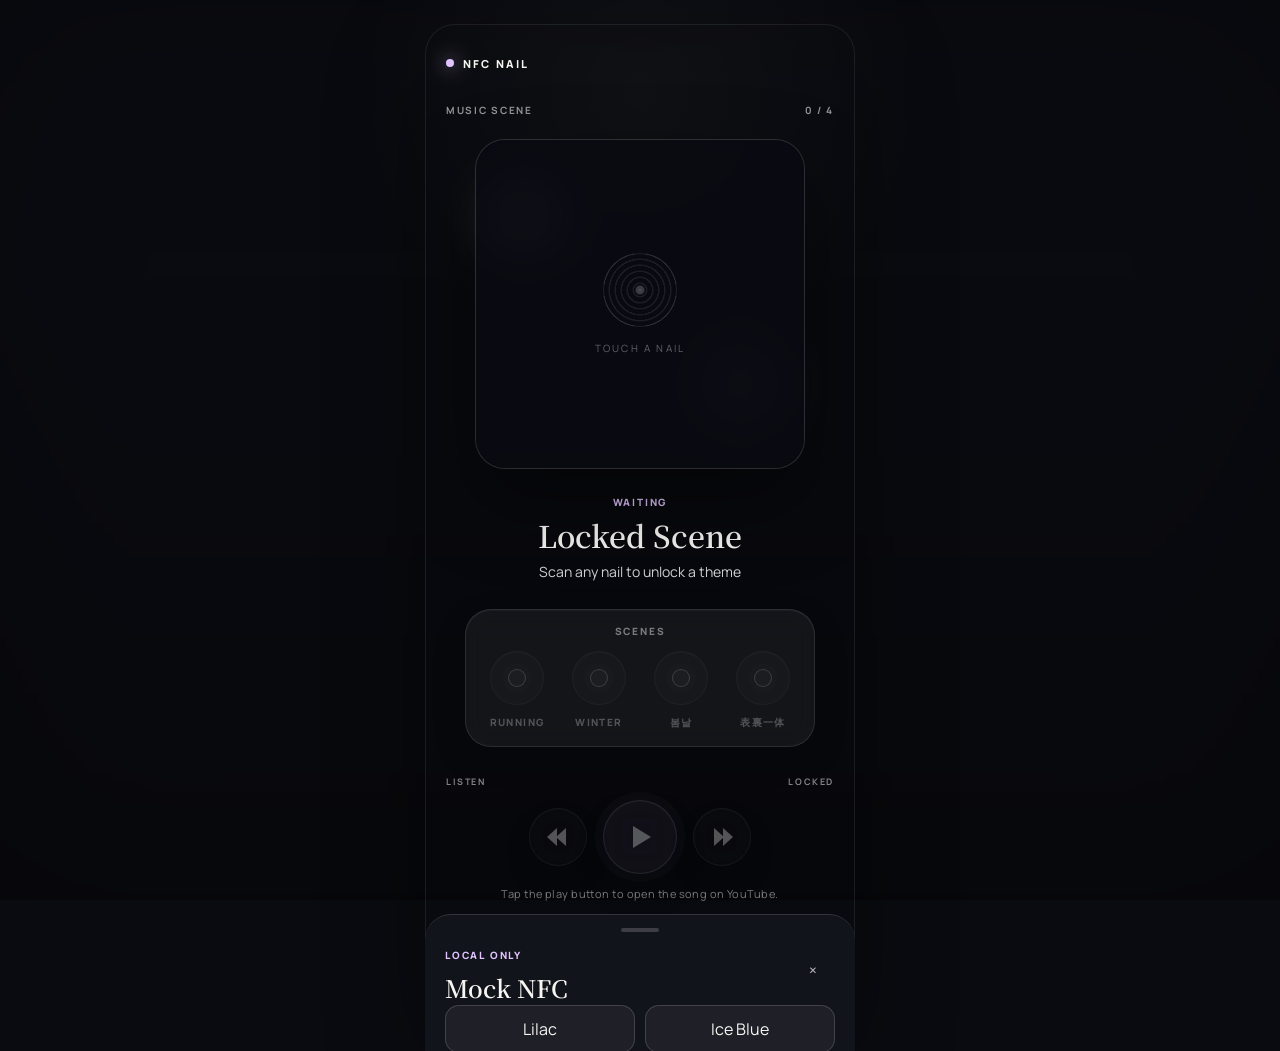
==== commit f4af6131: "Hide dev test button from public UI" ====
--- a/index.html
+++ b/index.html
@@ -53,7 +53,7 @@
         <span class="brand-dot"></span>
         <span>NFC NAIL</span>
       </div>
-      <button id="openDev" class="ghost-btn" aria-label="Open test panel">•••</button>
+      <button id="openDev" class="ghost-btn" aria-label="Open test panel" hidden>•••</button>
     </header>
 
     <section class="hero">
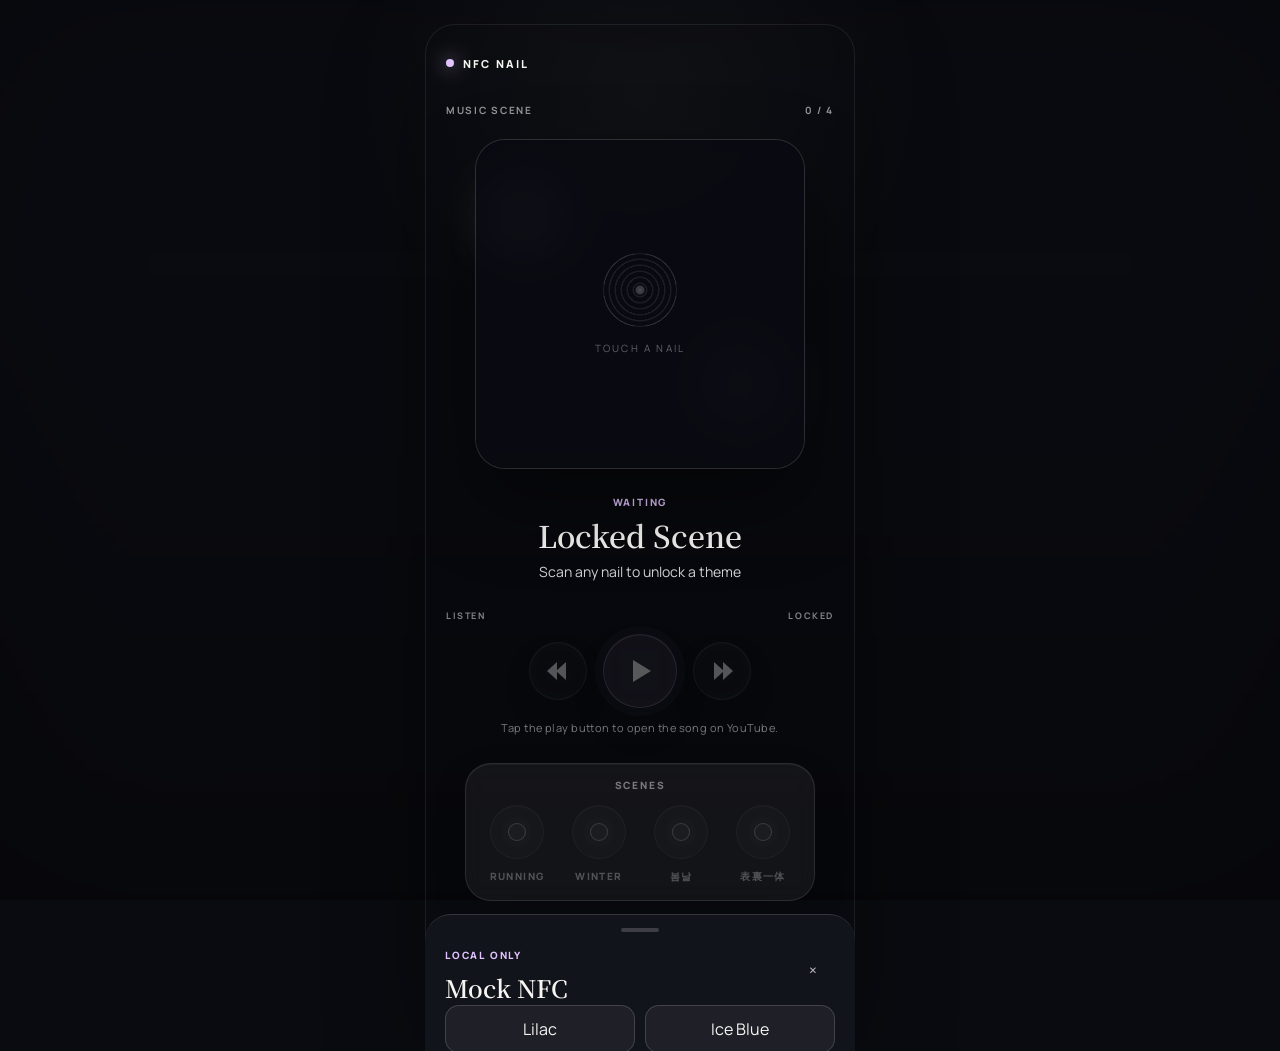
==== commit 0617f9d8: "Move player controls above scene selector" ====
--- a/index.html
+++ b/index.html
@@ -81,12 +81,6 @@
         <p id="albumArtist" class="artist">Scan any nail to unlock a theme</p>
       </div>
 
-      <section class="selector-shell">
-        <div class="selector-title">SCENES</div>
-        <nav id="collection" class="collection" aria-label="Scene selector"></nav>
-      </section>
-    </section>
-
     <section class="player-strip" aria-label="Player controls">
       <div class="player-strip-head">
         <span>LISTEN</span>
@@ -108,6 +102,12 @@
       </div>
 
       <p class="transport-hint">Tap the play button to open the song on YouTube.</p>
+    </section>
+
+      <section class="selector-shell">
+        <div class="selector-title">SCENES</div>
+        <nav id="collection" class="collection" aria-label="Scene selector"></nav>
+      </section>
     </section>
 
     <section class="utility">
